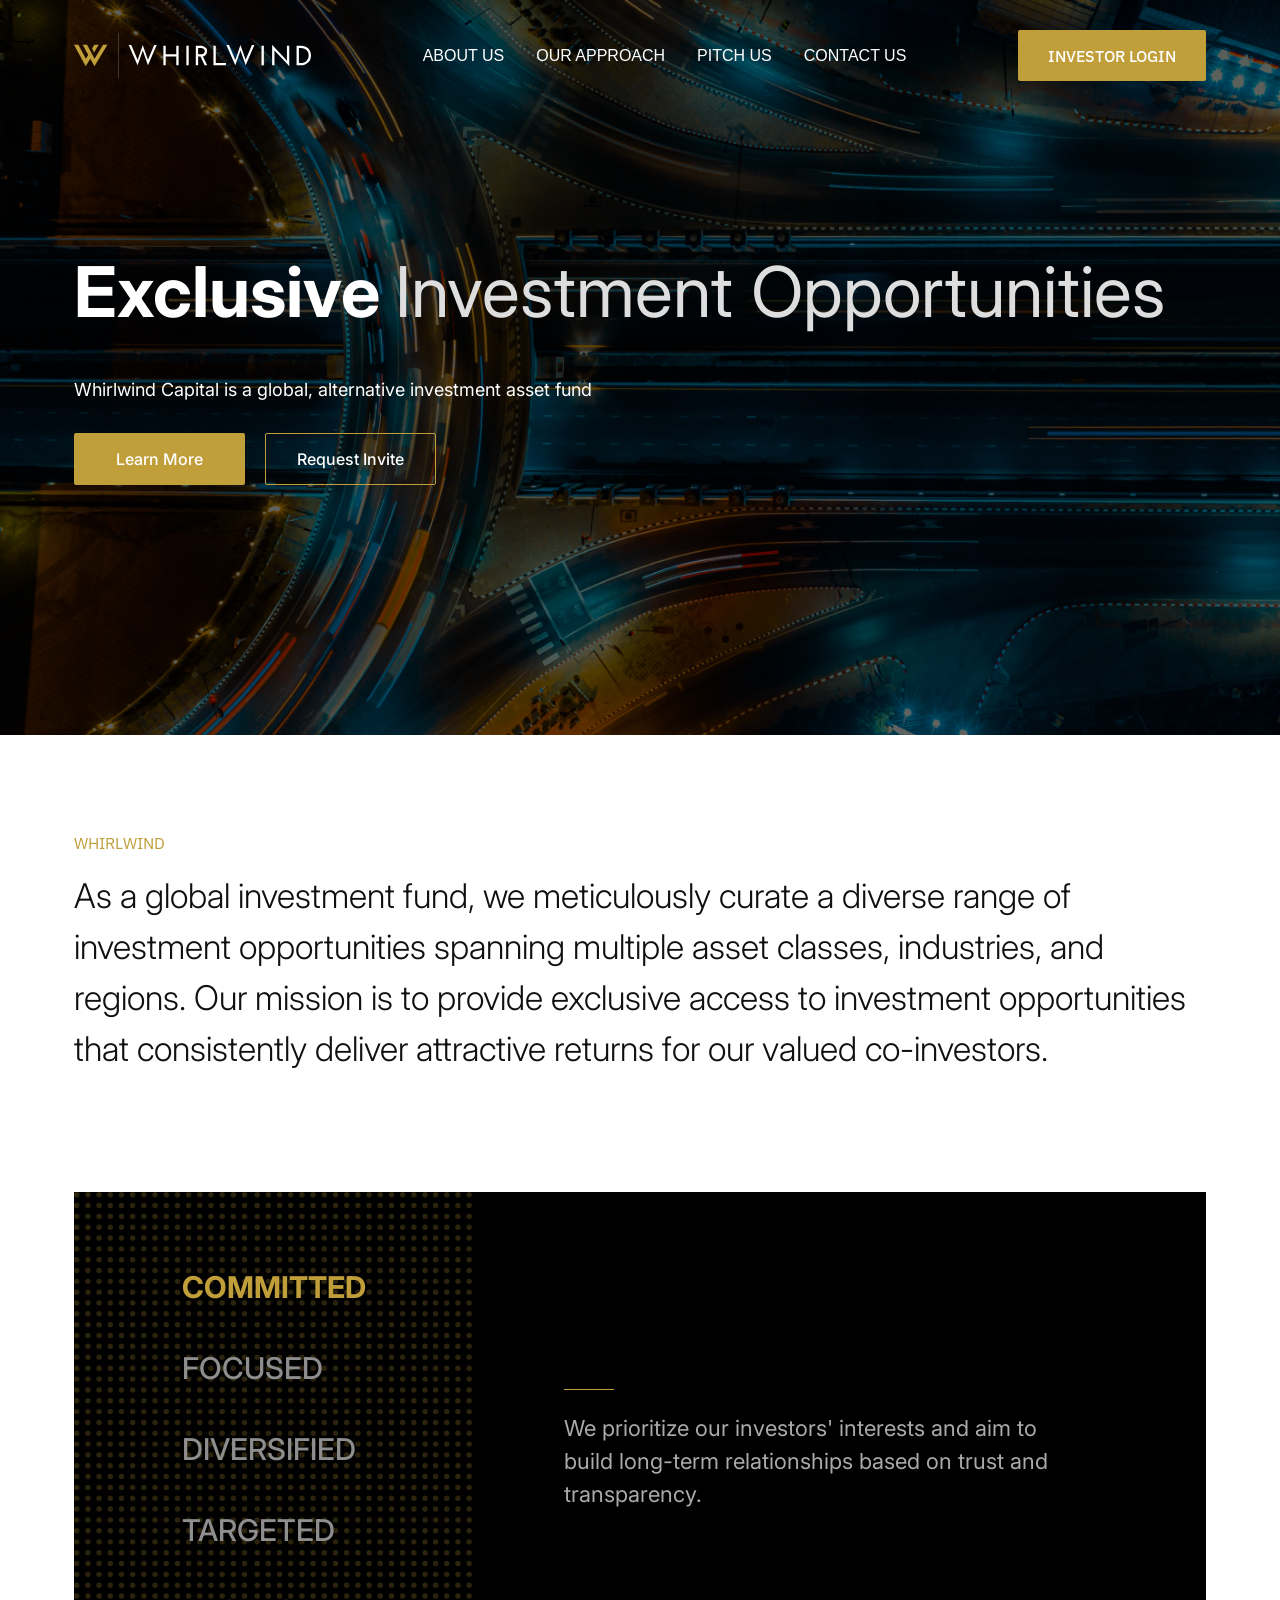
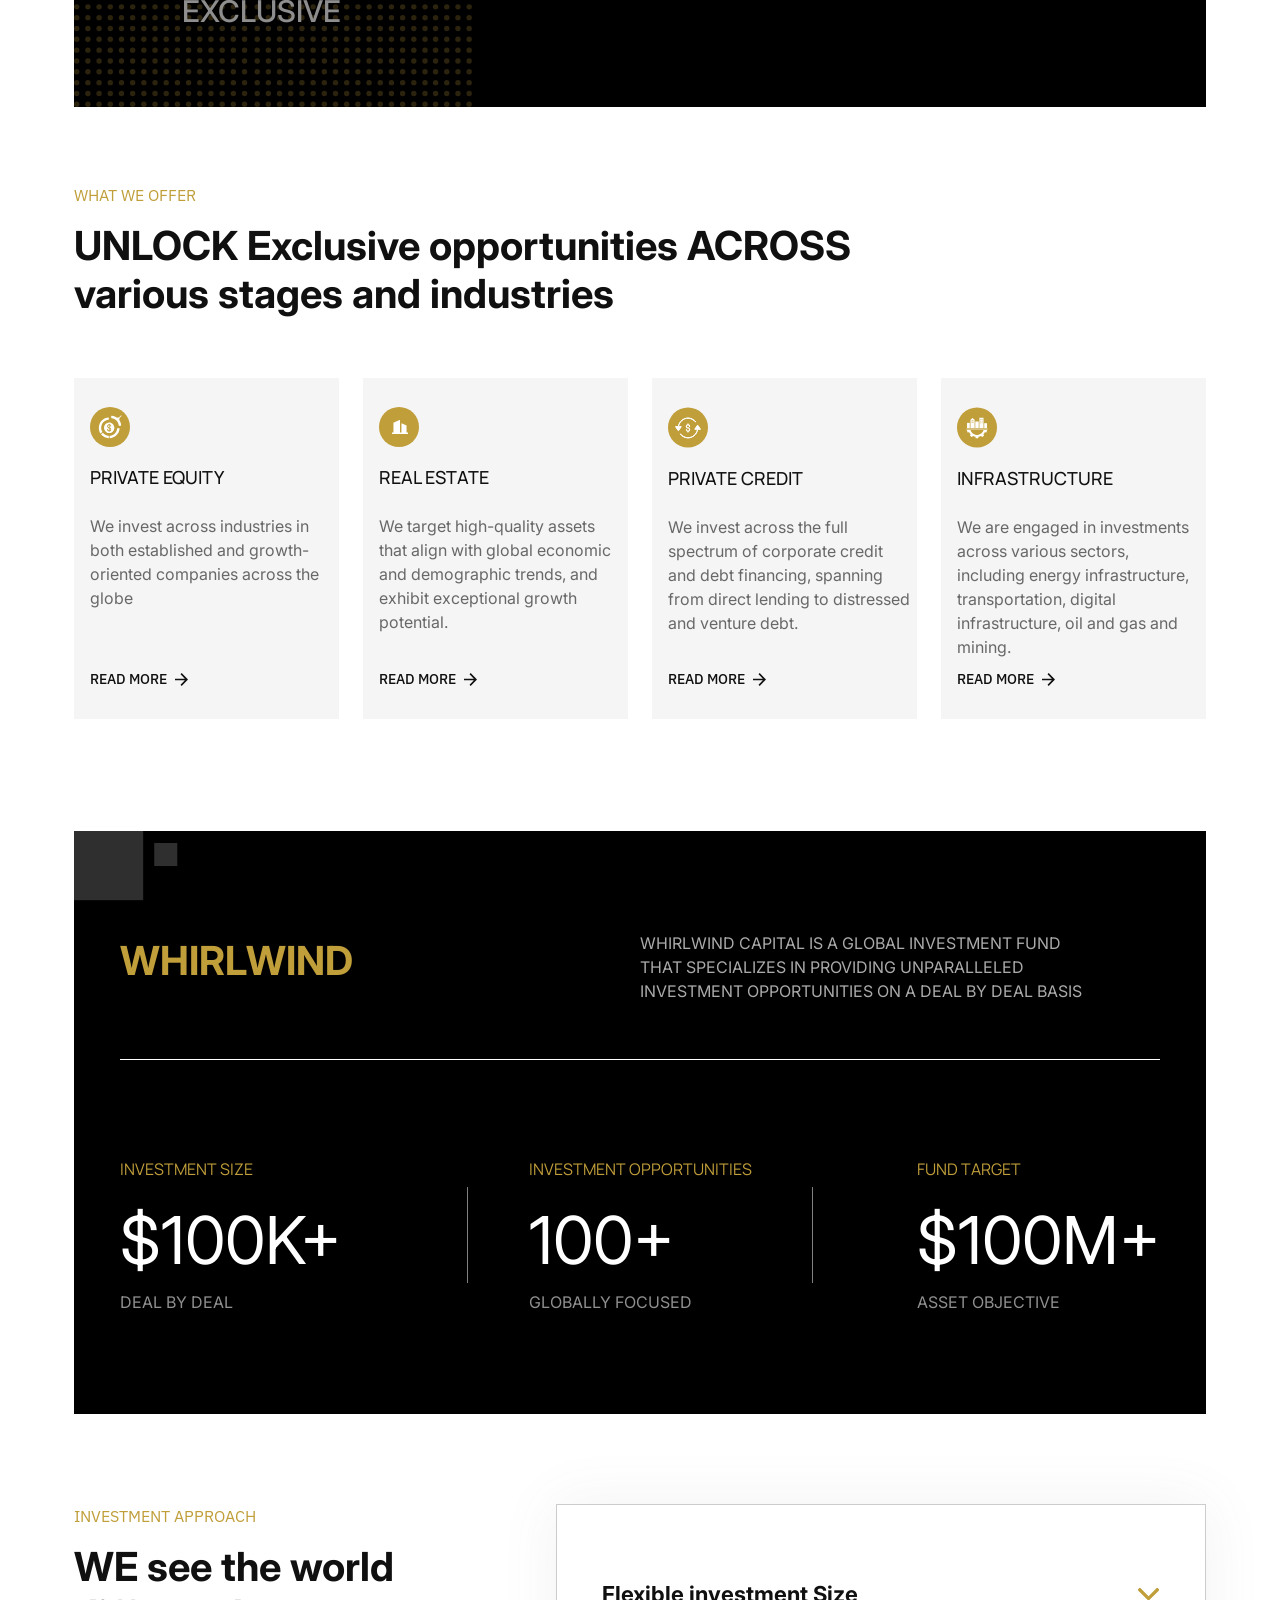
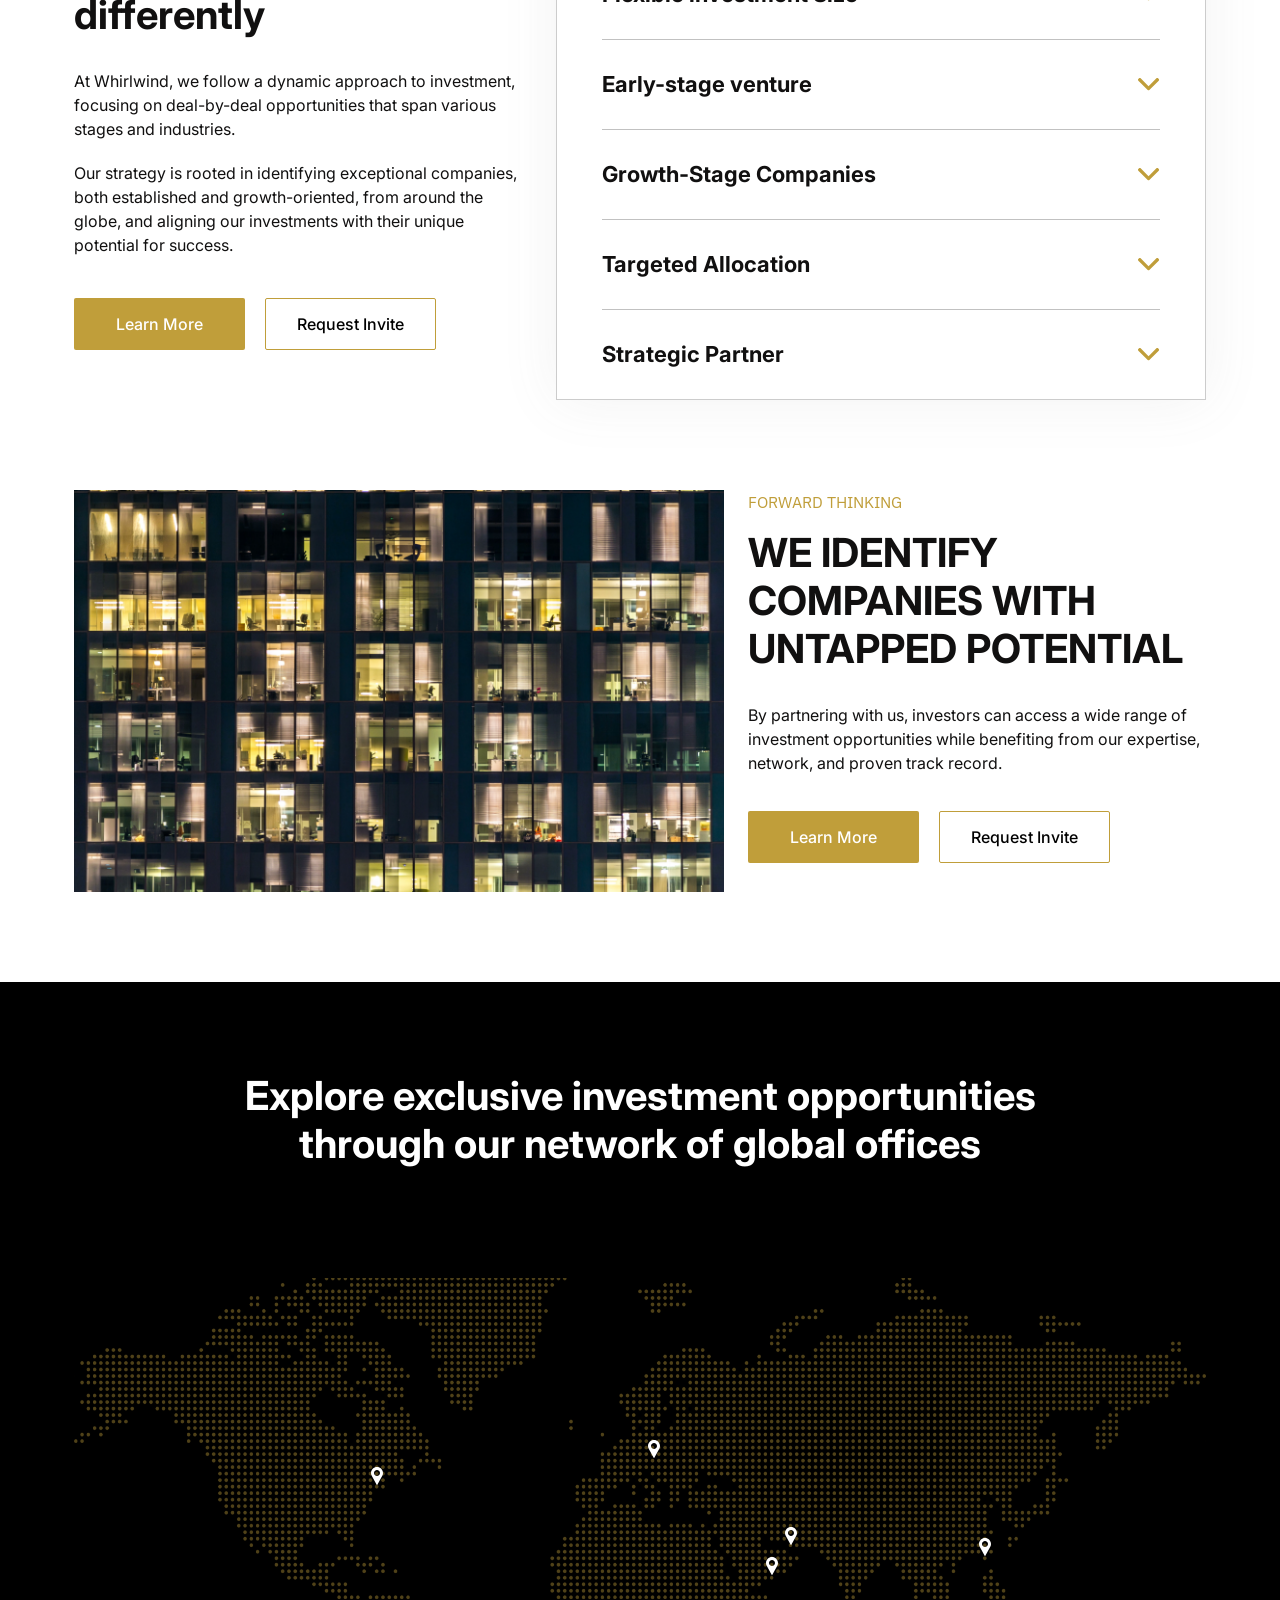
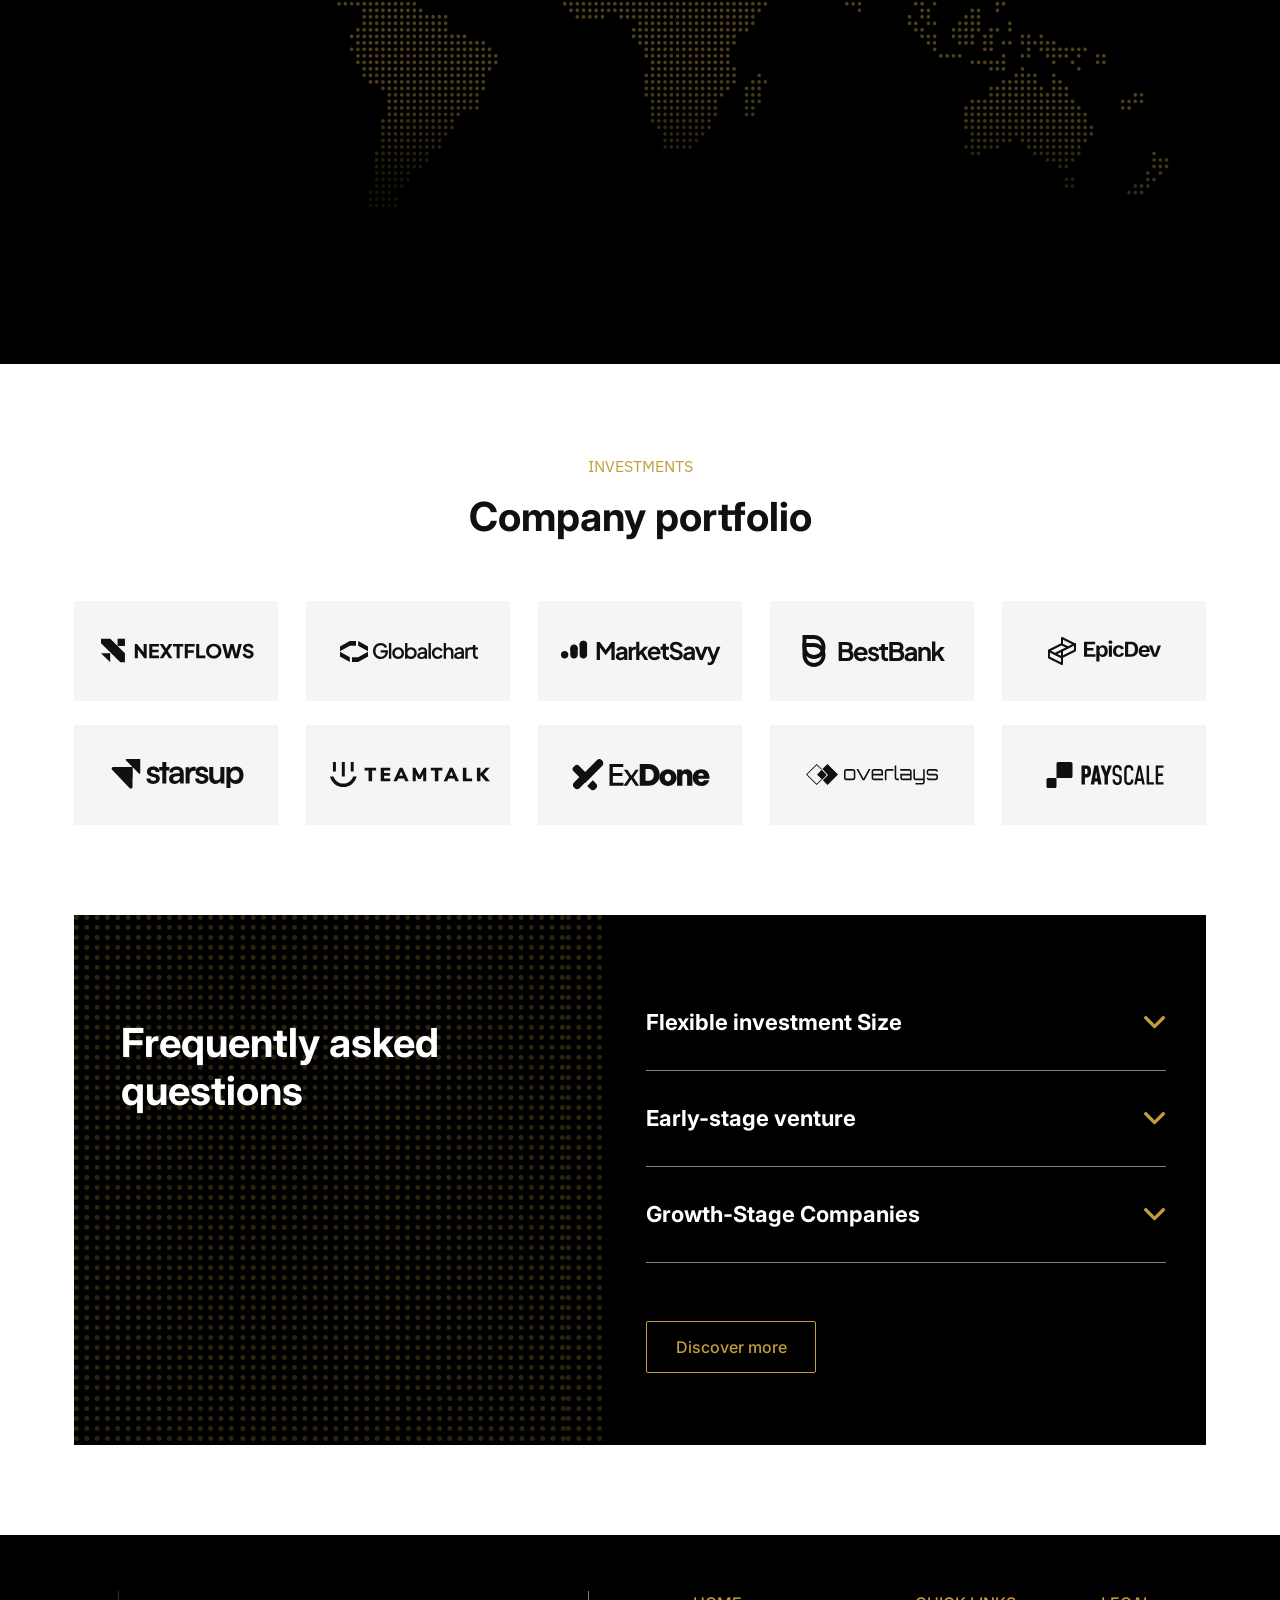
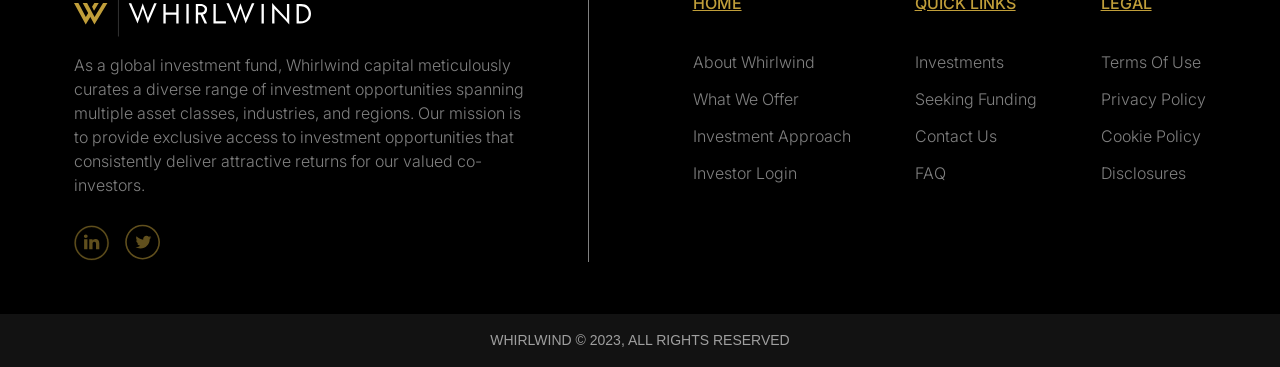
==== docs/index.html @ 7107ae5c "home page" ====
<!DOCTYPE html>
<html lang="en">
<head>
	<meta charset="utf-8">
    <meta name="viewport" content="width=device-width, initial-scale=1">
	<meta http-equiv="X-UA-Compatible" content="ie=edge">
	<title>Whirlwind</title>
	<link href="https://fonts.cdnfonts.com/css/helvetica-2" rel="stylesheet">
	<link rel="preconnect" href="https://fonts.googleapis.com">
<link rel="preconnect" href="https://fonts.gstatic.com" crossorigin>
<link href="https://fonts.googleapis.com/css2?family=IBM+Plex+Sans:wght@100;200;300;400;500;600;700&family=Inter:wght@100;200;300;400;500;600;700;800;900&family=Manrope:wght@200;300;400;500;600;700;800&display=swap" rel="stylesheet">
	<link rel="stylesheet" href="https://stackpath.bootstrapcdn.com/bootstrap/5.0.0-alpha1/css/bootstrap.min.css" integrity="sha384-r4NyP46KrjDleawBgD5tp8Y7UzmLA05oM1iAEQ17CSuDqnUK2+k9luXQOfXJCJ4I" crossorigin="anonymous">
	<link rel="stylesheet" href="css/style.min.css">
</head>
<body>

<!-- start header -->
<header class="header">
	<div class="container-fluid">

		<div class="logo">
			<a href="index.html">
				<img src="img/logo.svg" alt="">
			</a>
		</div>

		<div class="menu">
			<ul>

				<li>
					<a href="#about">
						About us
					</a>
				</li>

				<li>
					<a href="our-approach.html">
						our approach
					</a>
				</li>

				<li>
					<a href="pitch-us.html">
						Pitch us
					</a>
				</li>

				<li>
					<a href="contact-us.html">
						contact us
					</a>
				</li>


			</ul>

			<div class="mobile-menu">
				<a href="" class="mobile-button">
					investor login
				</a>
				<img src="img/mobile-logo.svg" alt="" class="mobile-logo">

				<div class="mobile-social">
					<a href="">
						<img src="img/ln.svg" alt="">
					</a>
					<a href="">
						<img src="img/tw.svg" alt="">
					</a>
				</div>
			</div>
		</div>

		<div class="menu-btn">
			<div class="menu-row"></div>
			<div class="menu-row"></div>
			<div class="menu-row"></div>
		</div>

		

		<a href="" class="button header__button">
			investor login
		</a>
	</div>
</header>
<!-- end header -->

<!-- start main screen -->
<section class="main-screen">
	<div class="container-fluid">
		<h1 class="h1 bold">
			exclusive <span>investment Opportunities</span>
		</h1>

		<p class="text-18">
			Whirlwind Capital is a global, alternative investment asset fund
		</p>

		<div class="main-screen__buttons">
			<a href="" class="button">
				Learn More
			</a>
			<a href="" class="button button--transparent">
				Request Invite
			</a>
		</div>
	</div>
</section>
<!-- end main screen -->

<!-- start about section -->
<section class="about" id="about">
	<div class="container-fluid container-fluid--xs">
		<div class="sub-title">
			Whirlwind
		</div>

		<p>
			As a global investment fund, we meticulously curate a diverse range of investment opportunities spanning multiple asset classes, industries, and regions. Our mission is to provide exclusive access to investment opportunities that consistently deliver attractive returns for our
valued co-investors.
		</p>
	</div>
</section>
<!-- end about section -->

<!-- start tabs section -->
<section class="tabs-section">
	<div class="container-fluid">
		<div class="tabs-wrapper">
			<div class="tabs-list">
				<div class="tabs">
					<div class="tab active">Committed</div>
					<div class="tab">focused</div>
					<div class="tab">Diversified</div>
					<div class="tab">targetED</div>
					<div class="tab">exclusive</div>
				</div>
				
			</div>

			<div class="tabs-content">

				<div class="tab__item">
				<div class="line"></div>
				<div class="tab__item-text">
					We prioritize our investors' interests and aim 
to build long-term relationships based on
trust and transparency.
				</div>
				</div>

				<div class="tab__item">
					<div class="line"></div>
					<div class="tab__item-text">
						Our investment approach is characterized by a rigorous selection process. We carefully assess investment opportunities to identify high-potential investments
						that offer attractive risk-adjusted returns.
					</div>
					</div>

					<div class="tab__item">
						<div class="line"></div>
						<div class="tab__item-text">
							We believe in offering diversified investment opportunities across various alternative asset
classes, industries, and regions.
						</div>
						</div>

						<div class="tab__item">
							<div class="line"></div>
							<div class="tab__item-text">
								Our core focus centers on identifying investment opportunities that are undervalued or overlooked by the market, allowing us to capitalize on the potential for substantial price appreciation and attractive returns.
							</div>
							</div>

							<div class="tab__item">
								<div class="line"></div>
								<div class="tab__item-text">
									Whirlwind investors gain access to our carefully 
									selected and pre-vetted exclusive investment 
									opportunities in diversified asset classes, 
									industries, and regions across the globe.
								</div>
								</div>

			</div>
		</div>
	</div>
</section>
<!-- end tabs section -->

<!-- start what we offer section -->
<section class="what-we-offer">
	<div class="container-fluid">
		<div class="section-header">
			<div class="sub-title">
				WHAT WE OFFER
			</div>
			<h2 class="h2">
				UNLOCK Exclusive  opportunities ACROSS <br>
				 various stages and industries
			</h2>
		</div>

		<div class="offer-list">
			<div class="row">

				<div class="col-lg-3 col-md-6">
					<a href="#" class="offer-item">
						<div class="offer-item__content">
							<img src="img/icon1.svg" alt="">

						<h3 class="h3">
							Private Equity
						</h3>

						<p> 
							We invest across industries in both established and growth-oriented
companies across the globe
						</p>
						</div>
						

						<div class="read-more">READ MORE
							<svg width="13" height="13" viewBox="0 0 13 13" fill="none" xmlns="http://www.w3.org/2000/svg">
								<path d="M9.88975 5.66431L5.5315 1.18167L6.68038 0L13 6.5L6.68038 13L5.5315 11.8183L9.88975 7.33569H0V5.66431H9.88975Z"/>
								</svg>
								
						</div>
					</a>
				</div>

				<div class="col-lg-3 col-md-6">
					<a href="#" class="offer-item">

						<div class="offer-item__content">

							<img src="img/icon2.svg" alt="">

						<h3 class="h3">
							Real ESTATE
						</h3>

						<p> 
							We target high-quality assets that align with global economic and demographic trends, and exhibit exceptional growth potential.
						</p>
						</div>
						

						<div class="read-more">READ MORE
							<svg width="13" height="13" viewBox="0 0 13 13" fill="none" xmlns="http://www.w3.org/2000/svg">
								<path d="M9.88975 5.66431L5.5315 1.18167L6.68038 0L13 6.5L6.68038 13L5.5315 11.8183L9.88975 7.33569H0V5.66431H9.88975Z"/>
								</svg>
								
						</div>
					</a>
				</div>

				<div class="col-lg-3 col-md-6">
					<a href="#" class="offer-item">
						<div class="offer-item__content">
								<img src="img/icon3.svg" alt="">

						<h3 class="h3">
							Private Credit
						</h3>

						<p> 
							We invest across the full spectrum of corporate credit and debt financing, spanning from direct lending to distressed and venture debt.
						</p>
						</div>
					

						<div class="read-more">READ MORE
							<svg width="13" height="13" viewBox="0 0 13 13" fill="none" xmlns="http://www.w3.org/2000/svg">
								<path d="M9.88975 5.66431L5.5315 1.18167L6.68038 0L13 6.5L6.68038 13L5.5315 11.8183L9.88975 7.33569H0V5.66431H9.88975Z"/>
								</svg>
								
						</div>
					</a>
				</div>

				<div class="col-lg-3 col-md-6">
					<a href="#" class="offer-item">
						<div class="offer-item__content">
							<img src="img/icon4.svg" alt="">

						<h3 class="h3">
							INFRASTRUCTURE
						</h3>

						<p> 
							We are engaged in investments across various sectors, including energy infrastructure, transportation, digital infrastructure, oil and gas and mining.
						</p>
						</div>
						

						<div class="read-more">READ MORE
							<svg width="13" height="13" viewBox="0 0 13 13" fill="none" xmlns="http://www.w3.org/2000/svg">
								<path d="M9.88975 5.66431L5.5315 1.18167L6.68038 0L13 6.5L6.68038 13L5.5315 11.8183L9.88975 7.33569H0V5.66431H9.88975Z"/>
								</svg>
								
						</div>
					</a>
				</div>

			</div>
		</div>
	</div>
</section>
<!-- end what we offer section -->

<!-- start statistic section -->
<section class="statistic-section">
	<div class="container-fluid">
		<div class="statistic-wrapper">
			<div class="statistic__content">
				<div class="statistic-header">
					<div class="statistic-title">
						WHIRLWIND
					</div>

					<div class="statistic-header-text">
						<p>
							WHIRLWIND CAPITAL IS A GLOBAL INVESTMENT FUND THAT SPECIALIZES IN PROVIDING UNPARALLELED INVESTMENT OPPORTUNITIES ON A DEAL BY DEAL BASIS
						</p>
					</div>

					
				</div>
				
				<div class="statistic-row">

					<div class="statistic-item">
						<div class="statistic-item__content">
							<div class="statistic-item__title">
								INVESTMENT SIZE
							</div>
							<div class="statistic-item__value">
								$100K+
							</div>
							<div class="statistic-item__text">
								deal by deal
							</div>
						</div>
					</div>

					<div class="statistic-item">
						<div class="statistic-item__content">
							<div class="statistic-item__title">
								INVESTMENT OPPORTUNITIES
							</div>
							<div class="statistic-item__value">
								100+
							</div>
							<div class="statistic-item__text">
								globally focused
							</div>
						</div>
					</div>

					<div class="statistic-item">
						<div class="statistic-item__content">
							<div class="statistic-item__title">
								FUND TARGET
							</div>
							<div class="statistic-item__value">
								$100M+
							</div>
							<div class="statistic-item__text">
								ASSET OBJECTIVE
							</div>

						</div>
					</div>

				</div>

			</div>
		</div>
	</div>
</section>
<!-- end statistsic section -->

<!-- start investment approach -->
<section class="investment-approach">
	<div class="container-fluid">
		<div class="row">

			<div class="col-lg-5">
				<div class="investment-approach__text">
					<div class="section-header">
					<div class="sub-title">
						INVESTMENT APPROACH
					</div>
					<h2 class="h2">
						WE see the world differently 
					</h2>

					

				</div>
<p>
						At Whirlwind, we follow a dynamic approach to investment, focusing on deal-by-deal opportunities that span various 
stages and industries. 

					</p>

					<p>
Our strategy is rooted in identifying exceptional companies, both established and growth-oriented, from around the globe, and aligning our investments with their unique potential for success.
					</p>
				<div class="main-screen__buttons">
					<a href="" class="button">
						Learn More
					</a>
					<a href="" class="button button--transparent">
						Request Invite
					</a>
				</div>
				</div>
				

			</div>

			<div class="col-lg-7">
				<div class="accordion">

					<div class="accordion__item">
						<div class="accordion__item-header">
							<div class="accordion__item-title">
								Flexible investment Size
							</div>
							<img src="img/arrow.svg" alt="">
						</div>
						<div class="accordion__item-text">
							We offer the flexibility to invest across a wide range of deal sizes, tailoring
our investments to match the specific needs and growth trajectories of the companies we partner with. From early-stage ventures seeking seed or Series A funding to established companies requiring larger growth capital, we adapt our investment size accordingly.
						</div>
					</div>

					<div class="accordion__item">
						<div class="accordion__item-header">
							<div class="accordion__item-title">
								Early-stage venture
							</div>
							<img src="img/arrow.svg" alt="">
						</div>
						<div class="accordion__item-text">
							We provide vital seed and early-stage funding to promising ventures, supporting their growth and development. Our investments in these companies typically ranges from $100,000 - $5 million, assisting them in achieving critical milestones and strategic initiatives.
						</div>
					</div>

					<div class="accordion__item">
						<div class="accordion__item-header">
							<div class="accordion__item-title">
								Growth-Stage Companies
							</div>
							<img src="img/arrow.svg" alt="">
						</div>
						<div class="accordion__item-text">
							As companies mature and demonstrate significant growth potential, we offer larger investment sizes to support their expansion plans. Our investments in growth-stage companies typically range from $5 million  - $25 million and are tailored to provide the necessary capital to fuel their scaling efforts, enter new markets, or drive innovation.
						</div>
					</div>

					<div class="accordion__item">
						<div class="accordion__item-header">
							<div class="accordion__item-title">
								Targeted Allocation
							</div>
							<img src="img/arrow.svg" alt="">
						</div>
						<div class="accordion__item-text">
							While investment sizes may vary, we maintain a disciplined approach to capital allocation. Our investment team conducts thorough analysis and due diligence to assess each opportunity's risk-return profile, growth potential, and alignment with our overall portfolio strategy.
						</div>
					</div>

					<div class="accordion__item">
						<div class="accordion__item-header">
							<div class="accordion__item-title">
								Strategic Partner
							</div>
							<img src="img/arrow.svg" alt="">
						</div>
						<div class="accordion__item-text">
							Our aim is to be a strategic partner, providing not just financial support but also guidance, network access, and operational expertise to drive value creation and deliver compelling risk-adjusted returns for our 
valued co-investors.
						</div>
					</div>



				</div>
			</div>

		</div>
	</div>
</section>
<!-- end investment approach -->

<!-- start forward thinking -->
<section class="forward-thinking">
	<div class="container-fluid">
		<div class="row">
			<div class="col-lg-7">
				<img src="img/fs.png" alt="" class="forward-thinking__img">
			</div>

			<div class="col-lg-5">
				<div class="section-header">
					<div class="sub-title">
						FORWARD THINKING
					</div>
					<h2 class="h2">
						WE IDENTIFY COMPANIES WITH UNTAPPED POTENTIAL 
					</h2>
				</div>

				<p>
					By partnering with us, investors can access a wide range of investment opportunities while benefiting from our expertise, network, and proven track record.
				</p>

				<div class="main-screen__buttons">
					<a href="" class="button">
						Learn More
					</a>
					<a href="" class="button button--transparent">
						Request Invite
					</a>
				</div>

			</div>
		</div>
	</div>
</section>
<!-- end forward thinking -->

<!-- start map section -->
<section class="map-section">
	<div class="container-fluid">
		<h2 class="h2 text-center white">
			Explore exclusive investment opportunities <br>
through our network of global offices
		</h2>
		<div class="map-wrapper">
			<img src="img/elips.svg" alt="" class="elips">
			<img src="img/map.svg" alt="" class="map">

			<div class="pin pin1">
				<svg width="12" height="18" viewBox="0 0 12 18" fill="none" xmlns="http://www.w3.org/2000/svg">
					<path d="M6 0C2.69166 0 0 2.69166 0 6C0 6.99316 0.248308 7.97789 0.72035 8.85131L5.67189 17.8066C5.73781 17.926 5.86342 18 6 18C6.13658 18 6.2622 17.926 6.32811 17.8066L11.2815 8.84836C11.7517 7.97789 12 6.99313 12 5.99997C12 2.69166 9.30834 0 6 0ZM6 8.99998C4.34583 8.99998 3.00002 7.65417 3.00002 6C3.00002 4.34583 4.34583 3.00002 6 3.00002C7.65417 3.00002 8.99998 4.34583 8.99998 6C8.99998 7.65417 7.65417 8.99998 6 8.99998Z" fill=""/>
					</svg>
					
					<div class="pin-disable">
						Dubai
					</div>
			</div>

			<div class="pin pin2">
				<svg width="12" height="18" viewBox="0 0 12 18" fill="none" xmlns="http://www.w3.org/2000/svg">
					<path d="M6 0C2.69166 0 0 2.69166 0 6C0 6.99316 0.248308 7.97789 0.72035 8.85131L5.67189 17.8066C5.73781 17.926 5.86342 18 6 18C6.13658 18 6.2622 17.926 6.32811 17.8066L11.2815 8.84836C11.7517 7.97789 12 6.99313 12 5.99997C12 2.69166 9.30834 0 6 0ZM6 8.99998C4.34583 8.99998 3.00002 7.65417 3.00002 6C3.00002 4.34583 4.34583 3.00002 6 3.00002C7.65417 3.00002 8.99998 4.34583 8.99998 6C8.99998 7.65417 7.65417 8.99998 6 8.99998Z" fill=""/>
					</svg>
					
					<div class="pin-disable">
						Dubai
					</div>
			</div>

			<div class="pin pin3">
				<svg width="12" height="18" viewBox="0 0 12 18" fill="none" xmlns="http://www.w3.org/2000/svg">
					<path d="M6 0C2.69166 0 0 2.69166 0 6C0 6.99316 0.248308 7.97789 0.72035 8.85131L5.67189 17.8066C5.73781 17.926 5.86342 18 6 18C6.13658 18 6.2622 17.926 6.32811 17.8066L11.2815 8.84836C11.7517 7.97789 12 6.99313 12 5.99997C12 2.69166 9.30834 0 6 0ZM6 8.99998C4.34583 8.99998 3.00002 7.65417 3.00002 6C3.00002 4.34583 4.34583 3.00002 6 3.00002C7.65417 3.00002 8.99998 4.34583 8.99998 6C8.99998 7.65417 7.65417 8.99998 6 8.99998Z" fill=""/>
					</svg>
					
					<div class="pin-disable">
						Dubai
					</div>
			</div>

			<div class="pin pin4">
				<svg width="12" height="18" viewBox="0 0 12 18" fill="none" xmlns="http://www.w3.org/2000/svg">
					<path d="M6 0C2.69166 0 0 2.69166 0 6C0 6.99316 0.248308 7.97789 0.72035 8.85131L5.67189 17.8066C5.73781 17.926 5.86342 18 6 18C6.13658 18 6.2622 17.926 6.32811 17.8066L11.2815 8.84836C11.7517 7.97789 12 6.99313 12 5.99997C12 2.69166 9.30834 0 6 0ZM6 8.99998C4.34583 8.99998 3.00002 7.65417 3.00002 6C3.00002 4.34583 4.34583 3.00002 6 3.00002C7.65417 3.00002 8.99998 4.34583 8.99998 6C8.99998 7.65417 7.65417 8.99998 6 8.99998Z" fill=""/>
					</svg>
					
					<div class="pin-disable">
						Dubai
					</div>
			</div>

			<div class="pin pin5">
				<svg width="12" height="18" viewBox="0 0 12 18" fill="none" xmlns="http://www.w3.org/2000/svg">
					<path d="M6 0C2.69166 0 0 2.69166 0 6C0 6.99316 0.248308 7.97789 0.72035 8.85131L5.67189 17.8066C5.73781 17.926 5.86342 18 6 18C6.13658 18 6.2622 17.926 6.32811 17.8066L11.2815 8.84836C11.7517 7.97789 12 6.99313 12 5.99997C12 2.69166 9.30834 0 6 0ZM6 8.99998C4.34583 8.99998 3.00002 7.65417 3.00002 6C3.00002 4.34583 4.34583 3.00002 6 3.00002C7.65417 3.00002 8.99998 4.34583 8.99998 6C8.99998 7.65417 7.65417 8.99998 6 8.99998Z" fill=""/>
					</svg>
					
					<div class="pin-disable">
						Dubai
					</div>
			</div>

		</div>
		
	</div>
</section>
<!-- end map section -->

<!-- start portfolio section -->
<section class="portfolio">
	<div class="container-fluid">
		<div class="section-header text-center">
			<div class="sub-title">
				investments
			</div>
			<h2 class="h2">
				Company portfolio
			</h2>
		</div>

		<div class="logos-row">

			<div class="logo-item">
				<img src="img/l1.svg" alt="">
			</div>

			<div class="logo-item">
				<img src="img/l2.svg" alt="">
			</div>

			<div class="logo-item">
				<img src="img/l3.svg" alt="">
			</div>

			<div class="logo-item">
				<img src="img/l4.svg" alt="">
			</div>

			<div class="logo-item">
				<img src="img/l5.svg" alt="">
			</div>

			<div class="logo-item">
				<img src="img/l6.svg" alt="">
			</div>

			<div class="logo-item">
				<img src="img/l7.svg" alt="">
			</div>

			<div class="logo-item">
				<img src="img/l8.svg" alt="">
			</div>

			<div class="logo-item">
				<img src="img/l9.svg" alt="">
			</div>

			<div class="logo-item">
				<img src="img/l10.svg" alt="">
			</div>

			

		</div>
	</div>
</section>
<!-- end portfolio section -->

<!-- start faq -->
<section class="faq">
	<div class="container-fluid">
		<div class="faq-wrapper">
			<div class="faq__title-wrapper">
					<h2 class="h2">
						Frequently asked <br>
questions
					</h2>
				

			</div>

			<div class="faq-content">
				<div class="accordion-black">

					<div class="accordion-black__item">
						<div class="accordion-black__item-header">
							<div class="accordion__item-title">
								Flexible investment Size
							</div>
							<img src="img/arrow.svg" alt="">
						</div>
						<div class="accordion-black__item-text">
							The operations of Whirlwind Capital currently falls under the regulatory oversight of the British Virgin Islands.
						</div>
					</div>

					<div class="accordion-black__item">
						<div class="accordion-black__item-header">
							<div class="accordion__item-title">
								Early-stage venture
							</div>
							<img src="img/arrow.svg" alt="">
						</div>
						<div class="accordion-black__item-text">
							The operations of Whirlwind Capital currently falls under the regulatory oversight of the British Virgin Islands.
						</div>
					</div>

					<div class="accordion-black__item">
						<div class="accordion-black__item-header">
							<div class="accordion__item-title">
								Growth-Stage Companies
							</div>
							<img src="img/arrow.svg" alt="">
						</div>
						<div class="accordion-black__item-text">
							The operations of Whirlwind Capital currently falls under the regulatory oversight of the British Virgin Islands.
						</div>
					</div>

				</div>

				<a href="" class="button button--transparent button--transparent-gold">
					Discover more
				</a>



			</div>
		</div>
	</div>
</section>
<!-- end faq -->

<!-- start footer -->
<footer class="footer">
	<div class="container-fluid">
		<div class="footer__left">
			<a href="index.html" class="footer__logo">
				<img src="img/footer-logo.svg" alt="">
			</a>

			<p>
				As a global investment fund, Whirlwind capital meticulously curates a diverse range of investment opportunities spanning multiple asset classes, industries, and regions. Our mission is to provide exclusive access to investment opportunities that consistently deliver attractive returns for our valued co-investors.
			</p>

			<div class="footer__social">
				<a href="">
					<img src="img/in.svg" alt="">
				</a>
				<a href="">
					<img src="img/twitter.svg" alt="">
				</a>
			</div>
		</div>

		<div class="footer__menu">

			<div class="footer__menu-col">

				<a href="" class="footer__menu-title">
					Home
				</a>

				<a href="" class="footer__menu-link">
					About Whirlwind
				</a>

				<a href="" class="footer__menu-link">
					what we offer
				</a>

				<a href="" class="footer__menu-link">
					Investment approach 
				</a>

				<a href="" class="footer__menu-link">
					Investor Login
				</a>

			</div>

			<div class="footer__menu-col">

				<a href="" class="footer__menu-title">
					Quick Links
				</a>

				<a href="" class="footer__menu-link">
					Investments
				</a>

				<a href="" class="footer__menu-link">
					Seeking Funding
				</a>

				<a href="" class="footer__menu-link">
					Contact Us 
				</a>

				<a href="" class="footer__menu-link">
					FAQ
				</a>

			</div>

			<div class="footer__menu-col">

				<a href="" class="footer__menu-title">
					Legal
				</a>

				<a href="" class="footer__menu-link">
					Terms of use
				</a>

				<a href="" class="footer__menu-link">
					Privacy Policy
				</a>

				<a href="" class="footer__menu-link">
					Cookie Policy
				</a>

				<a href="" class="footer__menu-link">
					Disclosures
				</a>

			</div>

		</div>
	</div>
	<div class="footer__bottom">
		WHIRLWIND © 2023, All Rights Reserved
	</div>
</footer>
<!-- end footer -->

<script
  src="https://code.jquery.com/jquery-3.7.0.min.js"
  integrity="sha256-2Pmvv0kuTBOenSvLm6bvfBSSHrUJ+3A7x6P5Ebd07/g="
  crossorigin="anonymous"></script>
	<script src="js/main.js"></script>
</body>
</html>
---- docs/css/style.min.css ----
body{font-family:"Inter",sans-serif;font-size:16px;font-weight:400;color:#111010}.container-fluid{width:1325px;padding-left:0;padding-right:0;max-width:88.372vw}p{margin-bottom:0}.container-fluid--xs{width:1150px}.button{background:#c09e3a;color:#fff;-webkit-transition:all .3s;-o-transition:all .3s;transition:all .3s;text-decoration:none;height:52px;display:-webkit-box;display:-ms-flexbox;display:flex;-webkit-box-align:center;-ms-flex-align:center;align-items:center;-webkit-box-pack:center;-ms-flex-pack:center;justify-content:center;font-weight:500;border-radius:2px}.button:hover{background:#8c6d10;color:#fff}.h1{font-size:70px;color:#fff;text-transform:capitalize}.h1 span{font-weight:400;color:#dedede}.h2{font-size:40px;font-weight:700;margin-bottom:30px}.h3{font-size:18px;font-weight:500;font-family:"Manrope",sans-serif;text-transform:uppercase}.bold{font-weight:700}.white{color:#fff}.text-18{font-size:18px}.sub-title{font-family:"IBM Plex Sans",sans-serif;color:#c09e3a;margin-bottom:15px;text-transform:uppercase}.button--transparent-gold{color:#c09e3a}.header{position:absolute;top:0;left:0;width:100%;padding-top:30px;padding-bottom:20px}.header .container-fluid{width:1325px;max-width:88.372vw;display:-webkit-box;display:-ms-flexbox;display:flex;-webkit-box-align:center;-ms-flex-align:center;align-items:center;-webkit-box-pack:justify;-ms-flex-pack:justify;justify-content:space-between}.header__button{height:51px;padding:0 30px;text-transform:uppercase;font-family:"IBM Plex Sans",sans-serif}.mobile-menu{display:none}.menu ul{display:-webkit-box;display:-ms-flexbox;display:flex;-webkit-box-align:center;-ms-flex-align:center;align-items:center;margin:0;padding:0;list-style:none}.menu ul li{margin:0 16px}.menu ul a{text-decoration:none;color:#fff;text-transform:uppercase;font-family:"Helvetica",sans-serif;font-weight:500}.menu ul a:hover{text-decoration:underline}.menu-btn{display:none}.main-screen{padding-top:250px;padding-bottom:250px;background:url("../img/main-screen.png");background-size:cover;background-position:center}.main-screen .container-fluid{width:1150px}.main-screen .h1{margin-bottom:42px}.main-screen .text-18{color:#fff;margin-bottom:30px}.main-screen__buttons{display:-webkit-box;display:-ms-flexbox;display:flex}.main-screen__buttons .button{width:171px;height:52px;margin-right:19.67px}.button--transparent{background:rgba(0,0,0,0);border:1px solid #c09e3a}.button--transparent:hover{border-color:#8c6d10}.about{padding-top:96px;padding-bottom:118px}.about p{font-weight:300;font-size:34px;width:1130px;max-width:100%;color:#111010}.tabs-section{padding-bottom:76px}.tabs-wrapper{background:#000}.tabs-list{width:490px;min-width:490px;height:100%;padding-top:73px;padding-bottom:73px;background:url("../img/bg.svg");background-size:cover}.tab{color:#8e8e8e;text-transform:uppercase;font-size:30px;margin-bottom:36px;cursor:pointer;font-weight:500}.tab.active{color:#c09e3a;font-weight:700}.tab:last-child{margin-bottom:0}.tabs-list{display:-webkit-box;display:-ms-flexbox;display:flex;-webkit-box-pack:center;-ms-flex-pack:center;justify-content:center}.tab__item{color:#fff;display:none}.tab__item:first-child{display:block}.tabs-wrapper{display:-webkit-box;display:-ms-flexbox;display:flex;-webkit-box-align:center;-ms-flex-align:center;align-items:center}.tabs-content{padding-left:130px;padding-right:50px;width:650px;max-width:100%}.line{width:50px;height:1px;background:#c09e3a;margin-bottom:22px}.tab__item-text{font-size:22px;color:#aaa}.offer-list{padding-top:30px}.what-we-offer{padding-bottom:112px}.offer-item{width:100%;background:#f5f5f5;padding:29px 16px;padding-right:5px;cursor:pointer;display:-webkit-box;display:-ms-flexbox;display:flex;-webkit-box-orient:vertical;-webkit-box-direction:normal;-ms-flex-direction:column;flex-direction:column;-webkit-box-pack:justify;-ms-flex-pack:justify;justify-content:space-between;text-decoration:none;height:100%}.offer-item .h3{margin-top:20px;margin-bottom:25px;color:#111010}.offer-item p{color:#686868}.read-more{color:#111010;text-decoration:none;font-size:14px;font-weight:500;margin-top:10px;display:-webkit-box;display:-ms-flexbox;display:flex;-webkit-box-align:center;-ms-flex-align:center;align-items:center;font-family:"IBM Plex Sans",sans-serif}.read-more svg{fill:#111010;margin-left:8px}.offer-item:hover{background:#000}.offer-item:hover .h3{color:#fff}.offer-item:hover p{color:#959595}.offer-item:hover .read-more{color:#c09e3a}.offer-item:hover .read-more svg{fill:#c09e3a}.statistic-section{padding-bottom:90px}.statistic-wrapper{background:#000;padding-top:100px;padding-bottom:100px;background-image:url("../img/stat-bg.svg");background-repeat:no-repeat;background-position:top left}.statistic__content{width:1040px;max-width:95%;margin-left:auto;margin-right:auto}.statistic-title{color:#c09e3a;font-size:40px;font-weight:700}.statistic-header{display:-webkit-box;display:-ms-flexbox;display:flex;padding-bottom:56px;border-bottom:1px solid #fff;margin-bottom:97px}.statistic-title{min-width:50%}.statistic-header-text{color:#aaa;width:459px;max-width:50%}.statistic-row{color:#fff;display:-webkit-box;display:-ms-flexbox;display:flex;-webkit-box-pack:justify;-ms-flex-pack:justify;justify-content:space-between}.statistic-item{width:33.3%;display:-webkit-box;display:-ms-flexbox;display:flex;-webkit-box-pack:center;-ms-flex-pack:center;justify-content:center;position:relative}.statistic-item:first-child{-webkit-box-pack:start;-ms-flex-pack:start;justify-content:flex-start}.statistic-item:last-child{-webkit-box-pack:end;-ms-flex-pack:end;justify-content:flex-end}.statistic-item__title{color:#c09e3a;font-family:"Manrope",sans-serif;margin-bottom:10px}.statistic-item__value{font-size:66px}.statistic-item__text{text-transform:uppercase;color:#8f8f8f}.statistic-item:nth-child(2):before{content:"";width:1px;height:96px;background:rgba(255,255,255,.5);position:absolute;top:50%;-webkit-transform:translateY(-50%);-ms-transform:translateY(-50%);transform:translateY(-50%);left:0}.statistic-item:nth-child(2):after{content:"";width:1px;height:96px;background:rgba(255,255,255,.5);position:absolute;top:50%;-webkit-transform:translateY(-50%);-ms-transform:translateY(-50%);transform:translateY(-50%);right:0}.investment-approach{padding-bottom:90px}.investment-approach p{margin-bottom:20px}.investment-approach .button--transparent{color:#000}.investment-approach .button--transparent:hover{color:#fff}.investment-approach .main-screen__buttons{margin-top:41px}.investment-approach__text{width:487px;max-width:100%}.accordion{background:#fff;border:1px solid #ccc;-webkit-box-shadow:0px 0px 54px rgba(109,109,109,.09);box-shadow:0px 0px 54px rgba(109,109,109,.09);padding:45px;padding-bottom:0}.accordion__item-header{display:-webkit-box;display:-ms-flexbox;display:flex;-webkit-box-align:center;-ms-flex-align:center;align-items:center;-webkit-box-pack:justify;-ms-flex-pack:justify;justify-content:space-between;padding-top:28px;cursor:pointer}.accordion__item-text{display:none;padding-top:28px}.accordion__item-title{font-size:22px;font-weight:700}.accordion__item{-webkit-transition:all .3s;-o-transition:all .3s;transition:all .3s}.accordion__item.active img{-webkit-transform:rotate(-180deg);-ms-transform:rotate(-180deg);transform:rotate(-180deg);-webkit-transition:all .3s;-o-transition:all .3s;transition:all .3s}.accordion__item{border-bottom:1px solid #c1c1c1;padding-bottom:28px}.accordion__item:last-child{border-bottom:none}.forward-thinking{padding-bottom:90px}.forward-thinking__img{width:100%}.forward-thinking .main-screen__buttons{margin-top:36px}.forward-thinking .main-screen__buttons .button--transparent{color:#000}.map-section{background:#000;padding-top:90px;padding-bottom:131px}.map-section .h2{margin-bottom:110px}.map-wrapper{width:1153px;max-width:100%;margin-left:auto;margin-right:auto;position:relative}.map-wrapper img{max-width:100%}.pin{position:absolute;cursor:pointer}.pin svg{fill:#fff}.pin1{top:33.274%;left:26.215%}.pin2{top:28.292%;left:50.737%}.pin3{top:44%;left:62.793%}.pin4{top:49.5%;left:61.145%}.pin5{top:46%;left:79.965%}.pin-disable{position:absolute;top:0;left:50%;-webkit-transform:translateX(-48%) translateY(-100%);-ms-transform:translateX(-48%) translateY(-100%);transform:translateX(-48%) translateY(-100%);width:111px;height:66px;background:url("../img/city.svg");background-size:100%;text-align:center;font-size:16px;text-transform:uppercase;font-weight:500;color:#fff;padding-top:11px;opacity:0;visibility:hidden}.pin svg:hover+.pin-disable{opacity:1;visibility:visible}.elips{position:absolute;width:100%;top:100%;-webkit-transform:translateY(-60%);-ms-transform:translateY(-60%);transform:translateY(-60%)}.portfolio{padding-top:90px;padding-bottom:66px}.logo-item{width:18%;background:#f5f5f5;height:100px;display:-webkit-box;display:-ms-flexbox;display:flex;-webkit-box-align:center;-ms-flex-align:center;align-items:center;-webkit-box-pack:center;-ms-flex-pack:center;justify-content:center;margin-bottom:24px}.logo-item img{max-width:80%}.logos-row{display:-webkit-box;display:-ms-flexbox;display:flex;-webkit-box-pack:justify;-ms-flex-pack:justify;justify-content:space-between;-ms-flex-wrap:wrap;flex-wrap:wrap;margin-top:60px}.faq{padding-bottom:90px}.faq .button{margin-top:58px;width:170px}.faq-wrapper{background:#000;display:-webkit-box;display:-ms-flexbox;display:flex}.faq__title-wrapper{min-height:100%;min-width:490px;padding-top:104px;padding-bottom:72px;color:#fff;padding-left:64px;padding-right:15px;background:url("../img/dots.png")}.faq-content{padding:60px 97px 72px 59px;width:calc(100% - 490px)}.accordion-black__item{color:#fff;width:100%;padding-top:31px;padding-bottom:31px;border-bottom:1px solid #828282}.accordion-black__item-text{display:none;padding-top:31px;color:#afafaf;width:573px;max-width:100%}.accordion-black__item-header{display:-webkit-box;display:-ms-flexbox;display:flex;-webkit-box-pack:justify;-ms-flex-pack:justify;justify-content:space-between;-webkit-box-align:center;-ms-flex-align:center;align-items:center;cursor:pointer}.faq-content{width:100%}.footer{background:#000;color:rgba(255,255,255,.5);font-weight:300;padding-top:56px}.footer .container-fluid{display:-webkit-box;display:-ms-flexbox;display:flex;-webkit-box-pack:justify;-ms-flex-pack:justify;justify-content:space-between}.footer__left{width:515px;max-width:50%;border-right:1px solid rgba(255,255,255,.5);padding-right:50px}.footer__logo{margin-bottom:16px;display:block}.footer__social{margin-top:27px;display:-webkit-box;display:-ms-flexbox;display:flex}.footer__social a{text-decoration:none;display:block;margin-right:13px}.footer__menu-col a{display:block}.footer__menu{display:-webkit-box;display:-ms-flexbox;display:flex}.footer__menu-col{margin-left:142px}.footer__menu-title{color:#c09e3a;font-weight:500;text-transform:uppercase;text-decoration:underline;margin-bottom:35px}.footer__menu-link{color:rgba(255,255,255,.5);font-weight:300;margin-bottom:13px;text-decoration:none;white-space:nowrap;text-transform:capitalize}.footer__menu-link:hover{color:#fff}.footer__menu-title:hover{color:#c09e3a}.footer__bottom{background:#121212;margin-top:52px;text-align:center;padding-top:16px;padding-bottom:16px;color:#9f9f9f;text-transform:uppercase;font-family:"Helvetica",sans-serif;font-size:14px}@media only screen and (max-width: 1300px){.tabs-content{padding-left:7vw}.tabs-list{min-width:400px;width:400px}.faq-content{padding:60px 40px 72px 40px;width:55%}.faq__title-wrapper{width:47%;min-width:47%}.faq__title-wrapper{padding-left:47px}.footer__menu-col{margin-left:5vw}}@media only screen and (max-width: 1100px){.header .container-fluid{max-width:95vw}}@media only screen and (max-width: 992px){.header__button{display:none}.menu{display:none}.menu-btn{cursor:pointer}.menu-row{width:30px;height:3px;background:#fff;margin-bottom:6px;-webkit-transition:all .3s;-o-transition:all .3s;transition:all .3s}.header .container-fluid{max-width:88.372vw}.menu-row:last-child{margin-bottom:0}.menu-btn.active .menu-row:last-child{display:none}.menu-btn.active .menu-row:first-child{-webkit-transform:rotate(45deg);-ms-transform:rotate(45deg);transform:rotate(45deg);margin-bottom:0;position:relative;top:2.5px}.menu-btn.active .menu-row:nth-child(2){-webkit-transform:rotate(-45deg);-ms-transform:rotate(-45deg);transform:rotate(-45deg)}.menu.active{display:block;position:absolute;top:0;left:0;width:100%;min-height:100vh;background:#000;padding-top:211px}.logo{position:relative;z-index:999}.menu ul{-webkit-box-orient:vertical;-webkit-box-direction:normal;-ms-flex-direction:column;flex-direction:column}.menu ul a{font-size:25px}.menu ul a:hover,.menu ul a.active{font-weight:700}.menu ul li{margin-bottom:53px}.mobile-menu{display:block}.mobile-logo{display:block;margin-left:auto;margin-right:auto;margin-top:92px}.mobile-button{margin-left:auto;margin-right:auto;display:-webkit-box;display:-ms-flexbox;display:flex;-webkit-box-pack:center;-ms-flex-pack:center;justify-content:center;-webkit-box-align:center;-ms-flex-align:center;align-items:center;height:50px;width:184px;border:1px solid #c09e3a;font-size:16px;text-transform:uppercase;color:#fff;text-decoration:none}.menu-btn{display:block}.mobile-social{display:-webkit-box;display:-ms-flexbox;display:flex;-webkit-box-pack:center;-ms-flex-pack:center;justify-content:center;margin-top:33px}.mobile-social a{margin:0 10px}.tabs-list{min-width:35vw;width:35vw}.tabs-content{padding-left:5vw;padding-right:5vw}.what-we-offer .col-md-6{margin-bottom:20px}.statistic-item__value{font-size:50px}.statistic-item__title,.statistic-item__text{font-size:13px}.statistic-title{min-width:40%}.statistic-header-text{width:58%;max-width:100%}.accordion{margin-top:11.628vw}.investment-approach__text{width:100%}.forward-thinking__img{margin-bottom:13.488vw;display:block}.logo-item{height:8vw}.faq-wrapper{-webkit-box-orient:vertical;-webkit-box-direction:normal;-ms-flex-direction:column;flex-direction:column}.faq__title-wrapper{width:100%;background-size:cover}.faq-content{width:100%}.footer .container-fluid{-webkit-box-orient:vertical;-webkit-box-direction:normal;-ms-flex-direction:column;flex-direction:column}.footer__left{width:100%;border-right:none;max-width:100%;border-bottom:1px solid rgba(255,255,255,.5);padding-bottom:12.093vw;margin-bottom:14.651vw}.footer__menu-col{margin-left:0}.footer__menu{display:-webkit-box;display:-ms-flexbox;display:flex;-webkit-box-pack:justify;-ms-flex-pack:justify;justify-content:space-between}}@media only screen and (max-width: 768px){.menu-row{width:7.17vw;height:.716vw;margin-bottom:1.435vw}.logo img{width:43.023vw}.header{padding-top:17.442vw;padding-bottom:0}.menu-btn.active .menu-row:first-child{top:.7vw}.menu.active{padding-top:40vw;padding-bottom:10vw}.menu ul a{font-size:5.814vw}.menu ul li{margin-bottom:10vw}.mobile-social{margin-top:7.674vw}.mobile-social a{margin:0 2.326vw}.mobile-social a img{width:10.519vw}.mobile-logo{width:43.023vw}.mobile-button{width:42.791vw;height:11.628vw;font-size:3.721vw}.main-screen .h1{font-size:8.372vw;text-align:center;color:#c09e3a;margin-bottom:4.651vw}.main-screen .h1 span{color:#fff}.main-screen{padding-top:75.581vw;padding-bottom:89.535vw}.main-screen .text-18{text-align:center;width:60vw;margin-left:auto;margin-right:auto;text-transform:capitalize;margin-bottom:4.884vw}.text-18{font-size:3.256vw}.main-screen__buttons{-webkit-box-pack:center;-ms-flex-pack:center;justify-content:center}.main-screen__buttons .button{margin-left:1.628vw;margin-right:1.628vw;width:30.233vw;height:8.837vw;font-size:3.256vw}.sub-title{font-size:3.721vw;margin-bottom:4.419vw}.about{padding-top:11.628vw;padding-bottom:11.628vw}.about p{font-size:3.721vw}.tabs-wrapper{-webkit-box-orient:vertical;-webkit-box-direction:normal;-ms-flex-direction:column;flex-direction:column}.tabs{display:-webkit-box;display:-ms-flexbox;display:flex;-webkit-box-align:start;-ms-flex-align:start;align-items:flex-start}.tabs-list{-webkit-box-pack:start;-ms-flex-pack:start;justify-content:flex-start;overflow:scroll}.tabs-list{width:100%;padding-top:6.977vw;padding-bottom:6.977vw}.tabs-section .container-fluid{width:100vw;max-width:100vw}.tab{margin-bottom:0;margin-left:4vw;font-size:4.651vw}.tabs-content{padding-top:13.953vw;padding-bottom:18.14vw}.line{width:11.628vw;height:1px;margin-bottom:5.116vw}.tabs-list::-webkit-scrollbar{width:0px;height:0px;background-color:#fff}.mobile-logo{margin-top:15vw}.tab__item-text{font-size:3.721vw}.h2{font-size:5.814vw;margin-bottom:6.977vw}.offer-list{padding-top:5vw}.offer-item{padding:6.977vw 3.721vw}.offer-item .h3{margin-top:4.651vw;margin-bottom:4.186vw}.offer-item__content img{width:9.302vw}.h3{font-size:4.186vw}body{font-size:3.721vw}.read-more{margin-top:6.512vw;font-size:3.256vw}.read-more svg{width:3.023vw}.what-we-offer .col-md-6{margin-bottom:5.814vw}.tabs-section{padding-bottom:12.093vw}.what-we-offer{padding-bottom:13.953vw}.statistic-header{-webkit-box-orient:vertical;-webkit-box-direction:normal;-ms-flex-direction:column;flex-direction:column}.statistic-row{-webkit-box-orient:vertical;-webkit-box-direction:normal;-ms-flex-direction:column;flex-direction:column}.statistic-header-text{width:100%}.statistic-wrapper{padding-top:13.953vw;padding-bottom:13.953vw}.statistic-title{font-size:6.977vw;margin-bottom:6.279vw}.statistic-header-text{font-size:3.256vw}.statistic-section .container-fluid{width:100%;max-width:100%}.statistic-header{padding-bottom:10.93vw;margin-bottom:0;border-bottom:none}.statistic__content{max-width:87vw}.statistic-wrapper{background-size:23.953vw;background-position:top right}.statistic-item{width:100%;-webkit-box-pack:start;-ms-flex-pack:start;justify-content:flex-start;padding-top:9.302vw;padding-bottom:9.302vw}.statistic-item:last-child{-webkit-box-pack:start;-ms-flex-pack:start;justify-content:flex-start}.statistic-item:nth-child(2):before{top:0;left:0;-webkit-transform:translateY(0);-ms-transform:translateY(0);transform:translateY(0);height:1px;width:22.326vw}.statistic-item:nth-child(2):after{top:100%;left:0;-webkit-transform:translateY(0);-ms-transform:translateY(0);transform:translateY(0);height:1px;width:22.326vw}.statistic-header{padding-bottom:2vw}.statistic-item__title{font-size:2.791vw;margin-bottom:0}.statistic-item__value{font-size:9.895vw}.statistic-item__text{font-size:2.791vw}.statistic-wrapper{padding-bottom:8vw}.investment-approach .main-screen__buttons{-webkit-box-pack:start;-ms-flex-pack:start;justify-content:flex-start;margin-top:9.302vw}.investment-approach .main-screen__buttons .button:first-child{margin-left:0}.statistic-section{padding-bottom:11.86vw}.investment-approach{padding-bottom:11.86vw}.accordion{padding:7.442vw;padding-bottom:0}.accordion__item-header{padding-top:5.581vw}.accordion__item-header img{width:4.651vw}.accordion__item{padding-bottom:5.581vw}.accordion__item-title{font-size:4.186vw}.forward-thinking{padding-bottom:11.628vw}.forward-thinking .main-screen__buttons{-webkit-box-pack:start;-ms-flex-pack:start;justify-content:flex-start;margin-top:5.581vw}.forward-thinking .main-screen__buttons .button:first-child{margin-left:0}.map-section .h2 br{display:none}.map-wrapper{width:115.814vw;max-width:115.814vw;left:-14vw}.map-section .container-fluid{width:100%;max-width:100%;overflow:hidden}.map{width:115.814vw;max-width:115.814vw}.map-section .h2{width:88.14vw;margin-left:auto;margin-right:auto;margin-bottom:17.442vw}.map-section{padding-top:11.628vw;padding-bottom:11.628vw}.pin svg{width:2.791vw;fill:#c09e3a}.logo-item{width:42.5vw;margin-bottom:3.953vw;height:17.209vw}.logo-item img{max-width:65%}.portfolio{padding-top:11.628vw;padding-bottom:11.628vw}.logos-row{margin-top:9.302vw}.faq__title-wrapper{padding-top:12.791vw;padding-bottom:11.86vw}.faq__title-wrapper .h2{margin-bottom:0}.accordion-black__item-header img{width:4.651vw}.accordion-black__item{padding-top:7.674vw;padding-bottom:7.674vw}.faq__title-wrapper{padding-left:5vw}.faq-content{padding:5vw 5.116vw 10vw 5.116vw}.faq .button{margin-top:9.767vw}.faq{padding-bottom:10.465vw}.footer__menu{-webkit-box-orient:vertical;-webkit-box-direction:normal;-ms-flex-direction:column;flex-direction:column}.footer{padding-top:17.907vw}.footer__logo img{width:55.116vw}.footer__logo{margin-bottom:4.535vw}.footer__social{margin-top:11.395vw}.footer__social img{width:8.605vw}.footer__social a{margin-right:3.116vw}.footer__left{padding-bottom:11.86vw;margin-bottom:14.651vw}.footer__menu-col{margin-bottom:12.326vw}.footer__menu-title{margin-bottom:8.14vw}.footer__menu-link{margin-bottom:3.488vw}.footer__bottom{margin-top:0;padding-top:3.721vw;padding-bottom:3.721vw;font-size:3.256vw}.faq .button{width:29.767vw;height:8.837vw;font-size:3.256vw}}
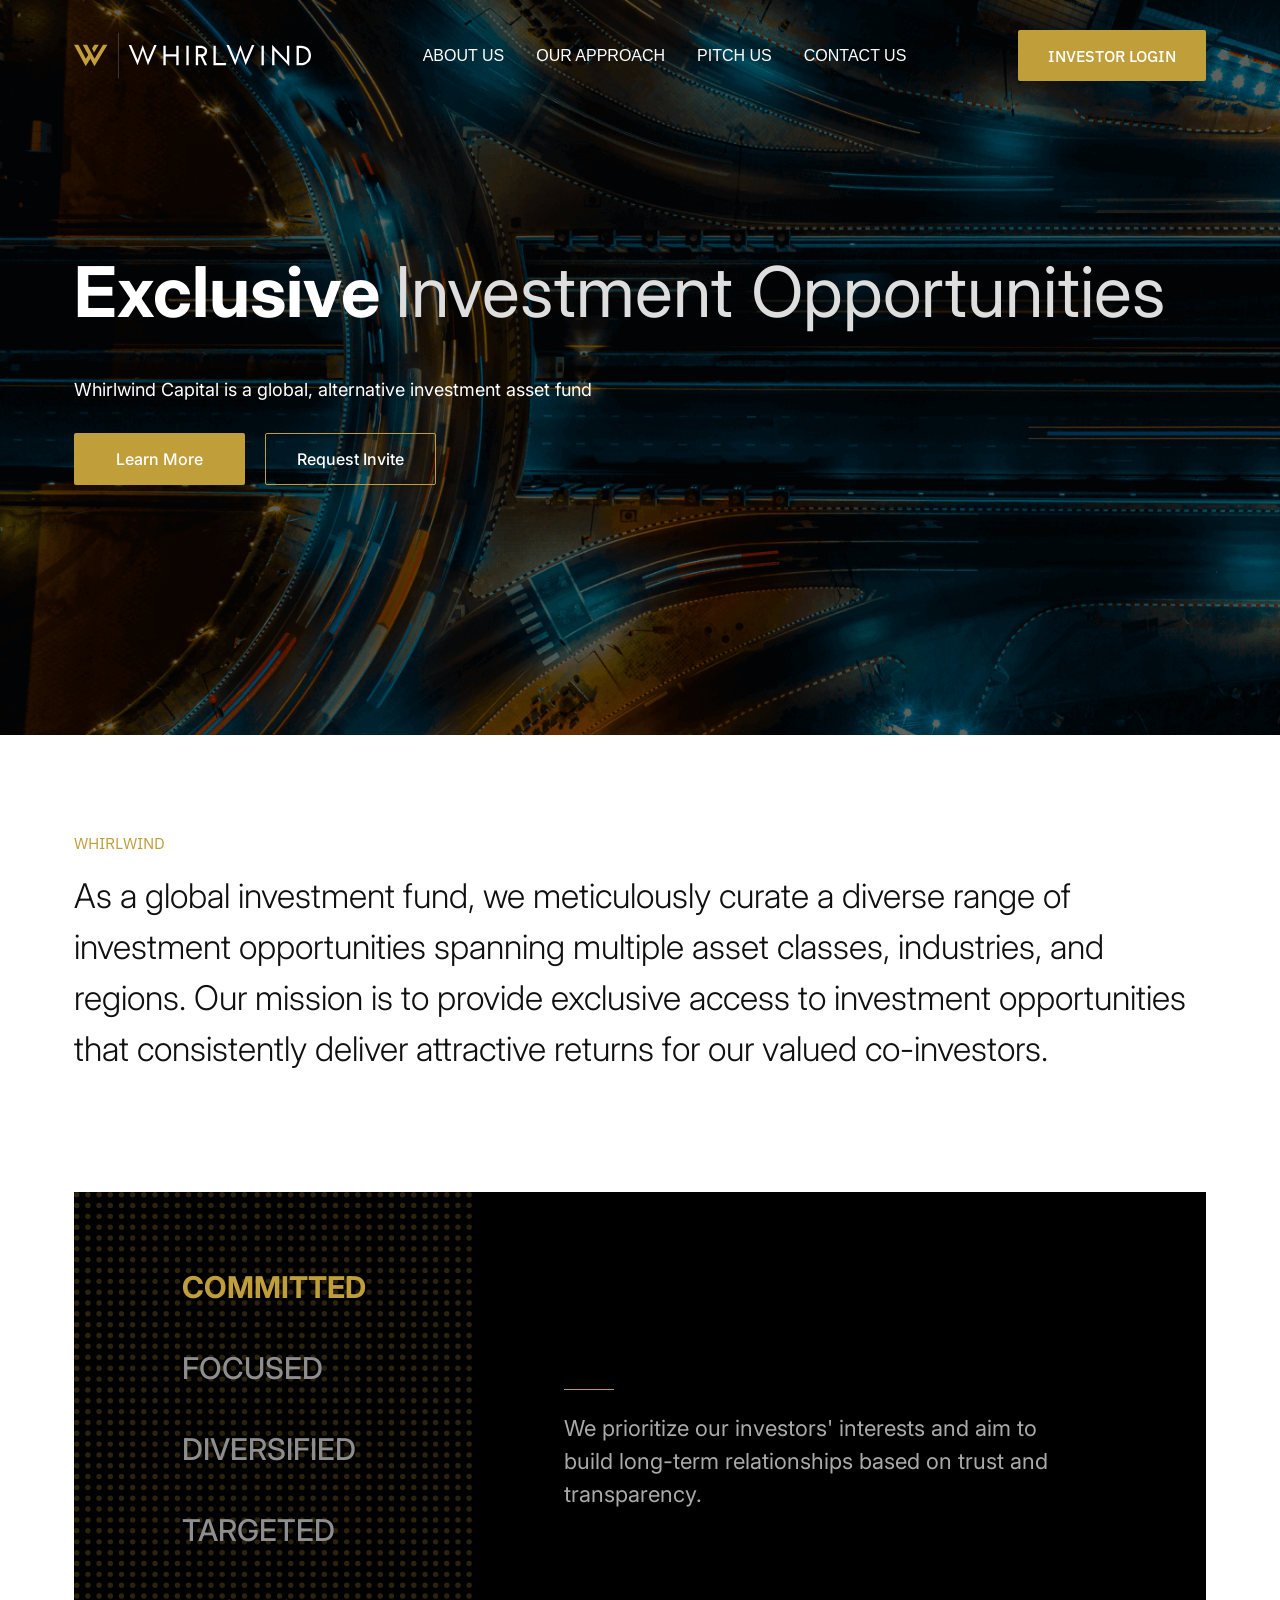
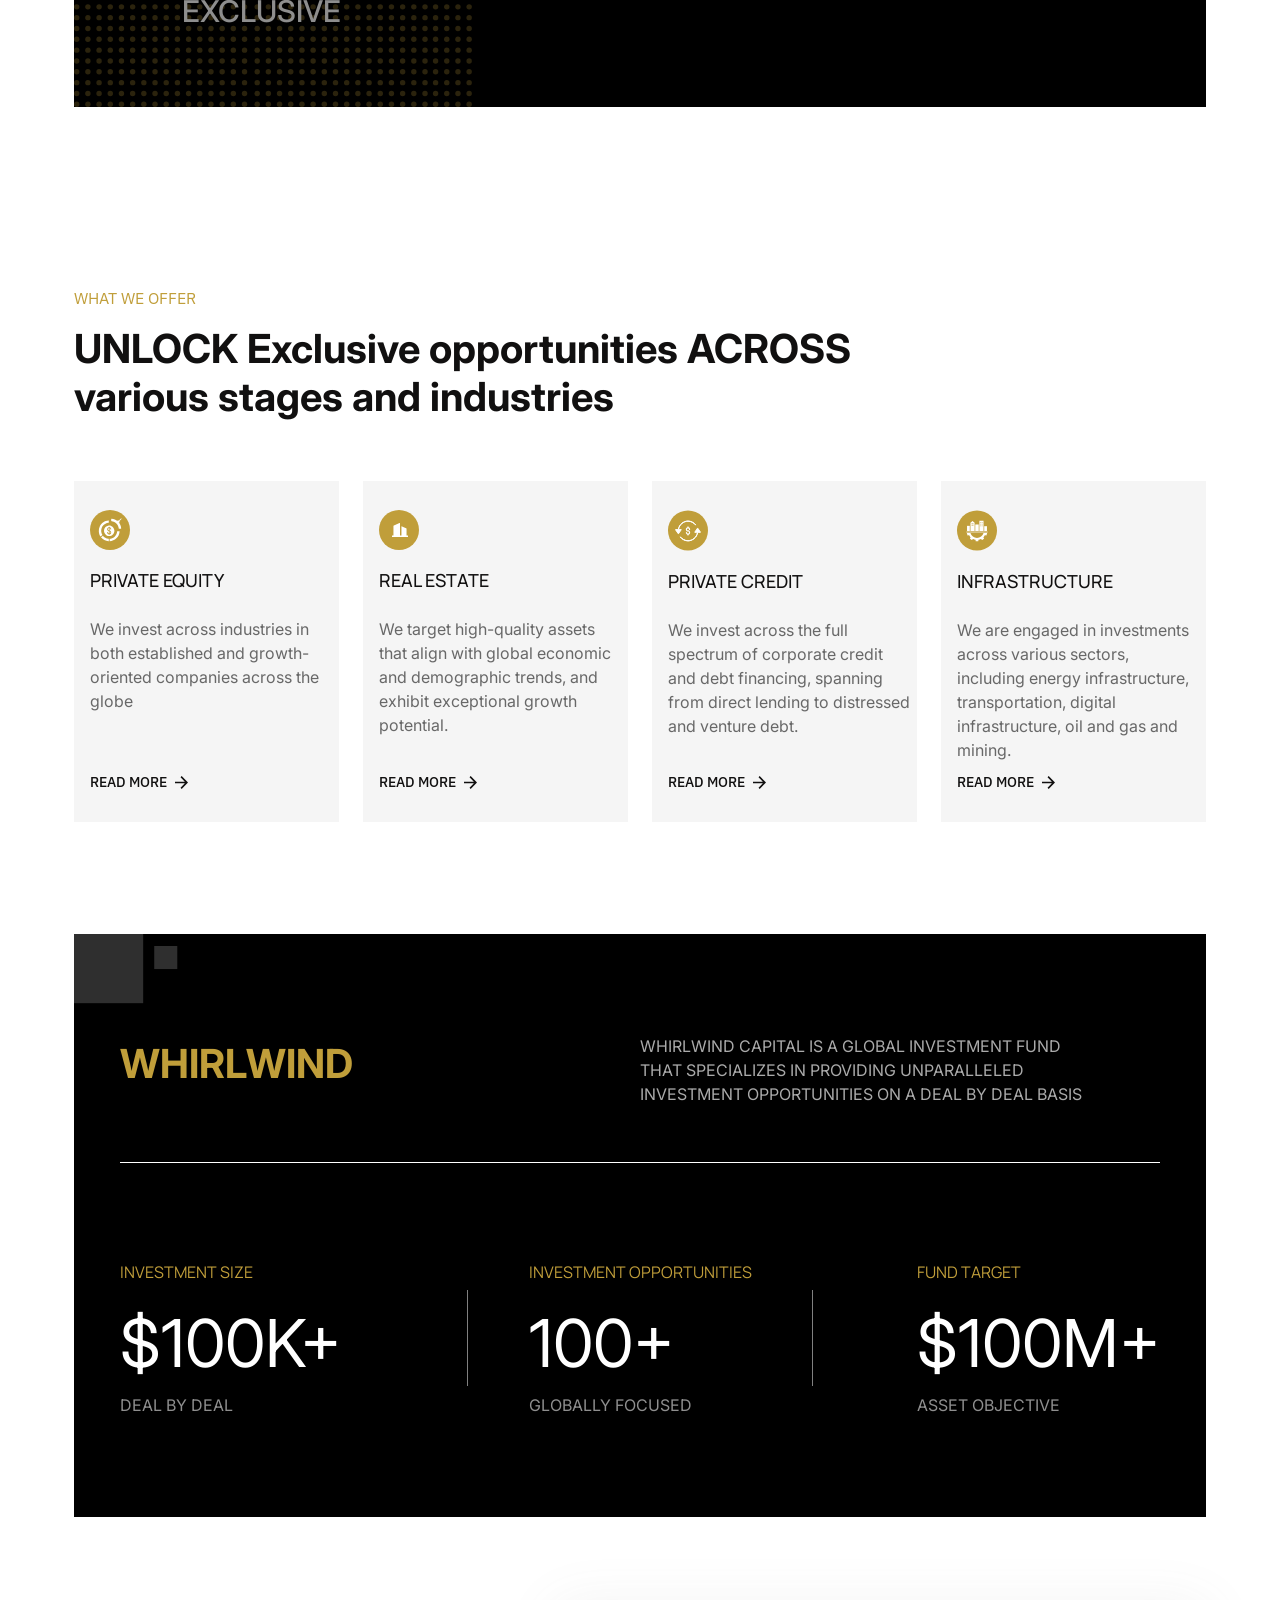
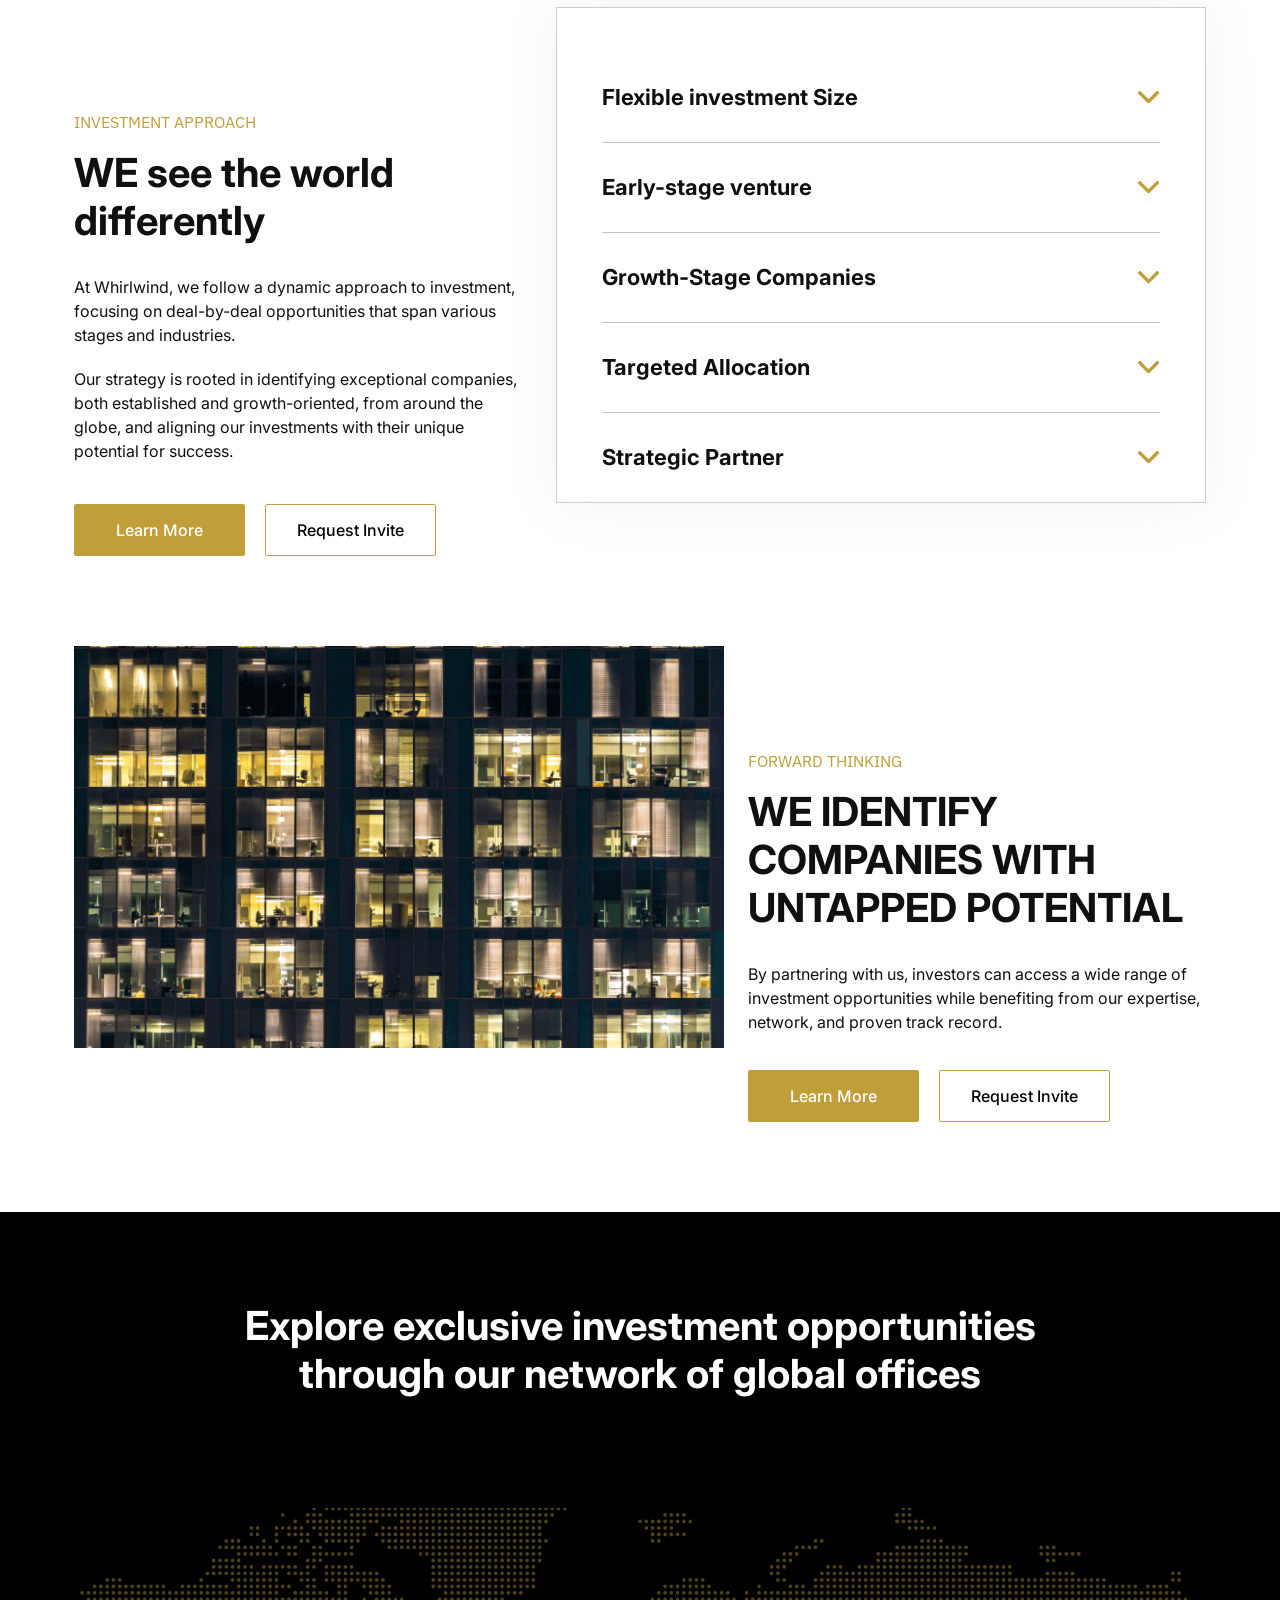
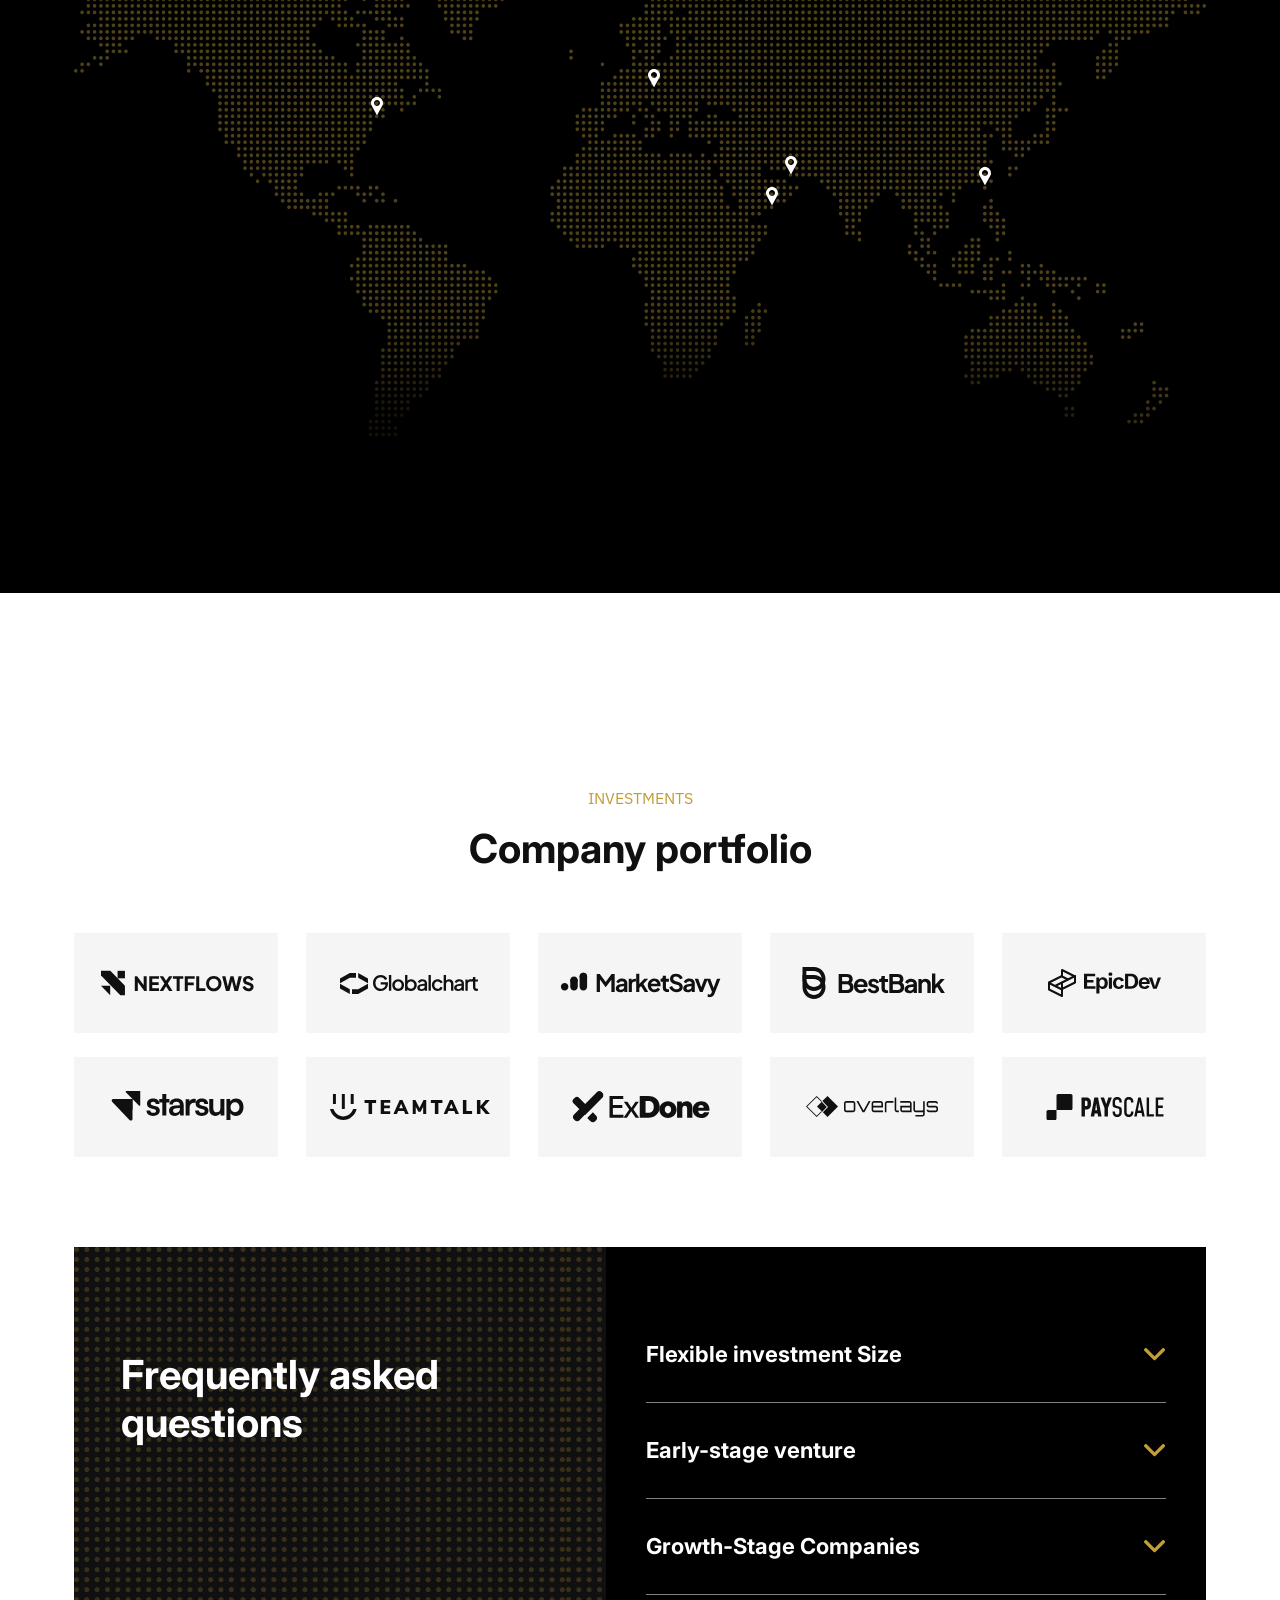
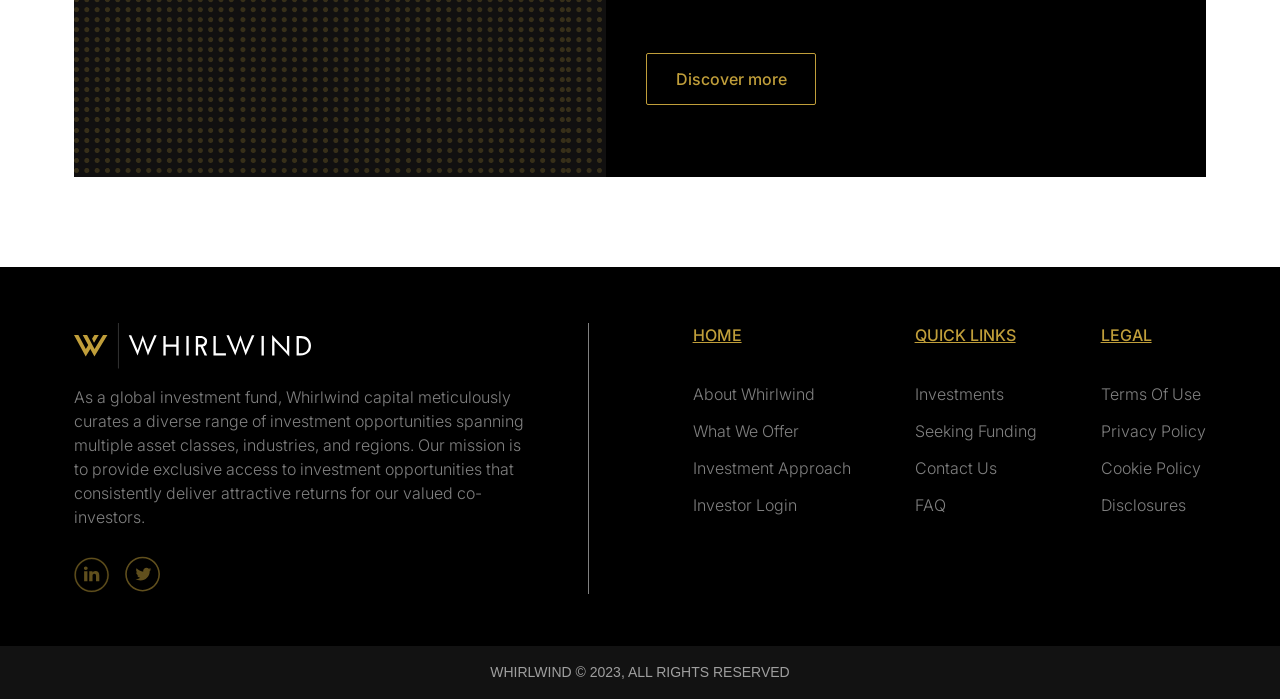
==== commit df682d76: "seo and img optimisation" ====
--- a/docs/index.html
+++ b/docs/index.html
@@ -4,6 +4,8 @@
 	<meta charset="utf-8">
     <meta name="viewport" content="width=device-width, initial-scale=1">
 	<meta http-equiv="X-UA-Compatible" content="ie=edge">
+	<meta name="description" content="Whirlwind">
+	<meta name="keywords" content="Whirlwind"/>
 	<title>Whirlwind</title>
 	<link href="https://fonts.cdnfonts.com/css/helvetica-2" rel="stylesheet">
 	<link rel="preconnect" href="https://fonts.googleapis.com">
@@ -20,7 +22,7 @@
 
 		<div class="logo">
 			<a href="index.html">
-				<img src="img/logo.svg" alt="">
+				<img src="img/logo.svg" alt="logo">
 			</a>
 		</div>
 
@@ -58,14 +60,14 @@
 				<a href="" class="mobile-button">
 					investor login
 				</a>
-				<img src="img/mobile-logo.svg" alt="" class="mobile-logo">
+				<img src="img/mobile-logo.svg" alt="logo" class="mobile-logo">
 
 				<div class="mobile-social">
 					<a href="">
-						<img src="img/ln.svg" alt="">
+						<img src="img/ln.svg" alt="linkedin icon">
 					</a>
 					<a href="">
-						<img src="img/tw.svg" alt="">
+						<img src="img/tw.svg" alt="linkedin icon">
 					</a>
 				</div>
 			</div>
@@ -208,7 +210,7 @@
 				<div class="col-lg-3 col-md-6">
 					<a href="#" class="offer-item">
 						<div class="offer-item__content">
-							<img src="img/icon1.svg" alt="">
+							<img src="img/icon1.svg" alt="icon">
 
 						<h3 class="h3">
 							Private Equity
@@ -235,7 +237,7 @@
 
 						<div class="offer-item__content">
 
-							<img src="img/icon2.svg" alt="">
+							<img src="img/icon2.svg" alt="icon">
 
 						<h3 class="h3">
 							Real ESTATE
@@ -259,7 +261,7 @@
 				<div class="col-lg-3 col-md-6">
 					<a href="#" class="offer-item">
 						<div class="offer-item__content">
-								<img src="img/icon3.svg" alt="">
+								<img src="img/icon3.svg" alt="icon">
 
 						<h3 class="h3">
 							Private Credit
@@ -283,7 +285,7 @@
 				<div class="col-lg-3 col-md-6">
 					<a href="#" class="offer-item">
 						<div class="offer-item__content">
-							<img src="img/icon4.svg" alt="">
+							<img src="img/icon4.svg" alt="icon">
 
 						<h3 class="h3">
 							INFRASTRUCTURE
@@ -430,7 +432,7 @@
 							<div class="accordion__item-title">
 								Flexible investment Size
 							</div>
-							<img src="img/arrow.svg" alt="">
+							<img src="img/arrow.svg" alt="arrow">
 						</div>
 						<div class="accordion__item-text">
 							We offer the flexibility to invest across a wide range of deal sizes, tailoring
@@ -443,7 +445,7 @@
 							<div class="accordion__item-title">
 								Early-stage venture
 							</div>
-							<img src="img/arrow.svg" alt="">
+							<img src="img/arrow.svg" alt="arrow">
 						</div>
 						<div class="accordion__item-text">
 							We provide vital seed and early-stage funding to promising ventures, supporting their growth and development. Our investments in these companies typically ranges from $100,000 - $5 million, assisting them in achieving critical milestones and strategic initiatives.
@@ -455,7 +457,7 @@
 							<div class="accordion__item-title">
 								Growth-Stage Companies
 							</div>
-							<img src="img/arrow.svg" alt="">
+							<img src="img/arrow.svg" alt="arrow">
 						</div>
 						<div class="accordion__item-text">
 							As companies mature and demonstrate significant growth potential, we offer larger investment sizes to support their expansion plans. Our investments in growth-stage companies typically range from $5 million  - $25 million and are tailored to provide the necessary capital to fuel their scaling efforts, enter new markets, or drive innovation.
@@ -467,7 +469,7 @@
 							<div class="accordion__item-title">
 								Targeted Allocation
 							</div>
-							<img src="img/arrow.svg" alt="">
+							<img src="img/arrow.svg" alt="arrow">
 						</div>
 						<div class="accordion__item-text">
 							While investment sizes may vary, we maintain a disciplined approach to capital allocation. Our investment team conducts thorough analysis and due diligence to assess each opportunity's risk-return profile, growth potential, and alignment with our overall portfolio strategy.
@@ -479,7 +481,7 @@
 							<div class="accordion__item-title">
 								Strategic Partner
 							</div>
-							<img src="img/arrow.svg" alt="">
+							<img src="img/arrow.svg" alt="arrow">
 						</div>
 						<div class="accordion__item-text">
 							Our aim is to be a strategic partner, providing not just financial support but also guidance, network access, and operational expertise to drive value creation and deliver compelling risk-adjusted returns for our 
@@ -502,7 +504,7 @@
 	<div class="container-fluid">
 		<div class="row">
 			<div class="col-lg-7">
-				<img src="img/fs.png" alt="" class="forward-thinking__img">
+				<img src="img/fs.png" alt="image" class="forward-thinking__img">
 			</div>
 
 			<div class="col-lg-5">
@@ -542,8 +544,8 @@
 through our network of global offices
 		</h2>
 		<div class="map-wrapper">
-			<img src="img/elips.svg" alt="" class="elips">
-			<img src="img/map.svg" alt="" class="map">
+			<img src="img/elips.svg" alt="background" class="elips">
+			<img src="img/map.svg" alt="map background" class="map">
 
 			<div class="pin pin1">
 				<svg width="12" height="18" viewBox="0 0 12 18" fill="none" xmlns="http://www.w3.org/2000/svg">
@@ -616,43 +618,43 @@
 		<div class="logos-row">
 
 			<div class="logo-item">
-				<img src="img/l1.svg" alt="">
-			</div>
-
-			<div class="logo-item">
-				<img src="img/l2.svg" alt="">
-			</div>
-
-			<div class="logo-item">
-				<img src="img/l3.svg" alt="">
-			</div>
-
-			<div class="logo-item">
-				<img src="img/l4.svg" alt="">
-			</div>
-
-			<div class="logo-item">
-				<img src="img/l5.svg" alt="">
-			</div>
-
-			<div class="logo-item">
-				<img src="img/l6.svg" alt="">
-			</div>
-
-			<div class="logo-item">
-				<img src="img/l7.svg" alt="">
-			</div>
-
-			<div class="logo-item">
-				<img src="img/l8.svg" alt="">
-			</div>
-
-			<div class="logo-item">
-				<img src="img/l9.svg" alt="">
-			</div>
-
-			<div class="logo-item">
-				<img src="img/l10.svg" alt="">
+				<img src="img/l1.svg" alt="logo">
+			</div>
+
+			<div class="logo-item">
+				<img src="img/l2.svg" alt="logo">
+			</div>
+
+			<div class="logo-item">
+				<img src="img/l3.svg" alt="logo">
+			</div>
+
+			<div class="logo-item">
+				<img src="img/l4.svg" alt="logo">
+			</div>
+
+			<div class="logo-item">
+				<img src="img/l5.svg" alt="logo">
+			</div>
+
+			<div class="logo-item">
+				<img src="img/l6.svg" alt="logo">
+			</div>
+
+			<div class="logo-item">
+				<img src="img/l7.svg" alt="logo">
+			</div>
+
+			<div class="logo-item">
+				<img src="img/l8.svg" alt="logo">
+			</div>
+
+			<div class="logo-item">
+				<img src="img/l9.svg" alt="logo">
+			</div>
+
+			<div class="logo-item">
+				<img src="img/l10.svg" alt="logo">
 			</div>
 
 			
@@ -683,7 +685,7 @@
 							<div class="accordion__item-title">
 								Flexible investment Size
 							</div>
-							<img src="img/arrow.svg" alt="">
+							<img src="img/arrow.svg" alt="arrow">
 						</div>
 						<div class="accordion-black__item-text">
 							The operations of Whirlwind Capital currently falls under the regulatory oversight of the British Virgin Islands.
@@ -695,7 +697,7 @@
 							<div class="accordion__item-title">
 								Early-stage venture
 							</div>
-							<img src="img/arrow.svg" alt="">
+							<img src="img/arrow.svg" alt="arrow">
 						</div>
 						<div class="accordion-black__item-text">
 							The operations of Whirlwind Capital currently falls under the regulatory oversight of the British Virgin Islands.
@@ -707,7 +709,7 @@
 							<div class="accordion__item-title">
 								Growth-Stage Companies
 							</div>
-							<img src="img/arrow.svg" alt="">
+							<img src="img/arrow.svg" alt="arrow">
 						</div>
 						<div class="accordion-black__item-text">
 							The operations of Whirlwind Capital currently falls under the regulatory oversight of the British Virgin Islands.
@@ -733,7 +735,7 @@
 	<div class="container-fluid">
 		<div class="footer__left">
 			<a href="index.html" class="footer__logo">
-				<img src="img/footer-logo.svg" alt="">
+				<img src="img/footer-logo.svg" alt="footer logo">
 			</a>
 
 			<p>
@@ -742,10 +744,10 @@
 
 			<div class="footer__social">
 				<a href="">
-					<img src="img/in.svg" alt="">
+					<img src="img/in.svg" alt="linkedin">
 				</a>
 				<a href="">
-					<img src="img/twitter.svg" alt="">
+					<img src="img/twitter.svg" alt="twitter">
 				</a>
 			</div>
 		</div>
--- a/docs/css/style.min.css
+++ b/docs/css/style.min.css
@@ -1 +1 @@
-body{font-family:"Inter",sans-serif;font-size:16px;font-weight:400;color:#111010}.container-fluid{width:1325px;padding-left:0;padding-right:0;max-width:88.372vw}p{margin-bottom:0}.container-fluid--xs{width:1150px}.button{background:#c09e3a;color:#fff;-webkit-transition:all .3s;-o-transition:all .3s;transition:all .3s;text-decoration:none;height:52px;display:-webkit-box;display:-ms-flexbox;display:flex;-webkit-box-align:center;-ms-flex-align:center;align-items:center;-webkit-box-pack:center;-ms-flex-pack:center;justify-content:center;font-weight:500;border-radius:2px}.button:hover{background:#8c6d10;color:#fff}.h1{font-size:70px;color:#fff;text-transform:capitalize}.h1 span{font-weight:400;color:#dedede}.h2{font-size:40px;font-weight:700;margin-bottom:30px}.h3{font-size:18px;font-weight:500;font-family:"Manrope",sans-serif;text-transform:uppercase}.bold{font-weight:700}.white{color:#fff}.text-18{font-size:18px}.sub-title{font-family:"IBM Plex Sans",sans-serif;color:#c09e3a;margin-bottom:15px;text-transform:uppercase}.button--transparent-gold{color:#c09e3a}.header{position:absolute;top:0;left:0;width:100%;padding-top:30px;padding-bottom:20px}.header .container-fluid{width:1325px;max-width:88.372vw;display:-webkit-box;display:-ms-flexbox;display:flex;-webkit-box-align:center;-ms-flex-align:center;align-items:center;-webkit-box-pack:justify;-ms-flex-pack:justify;justify-content:space-between}.header__button{height:51px;padding:0 30px;text-transform:uppercase;font-family:"IBM Plex Sans",sans-serif}.mobile-menu{display:none}.menu ul{display:-webkit-box;display:-ms-flexbox;display:flex;-webkit-box-align:center;-ms-flex-align:center;align-items:center;margin:0;padding:0;list-style:none}.menu ul li{margin:0 16px}.menu ul a{text-decoration:none;color:#fff;text-transform:uppercase;font-family:"Helvetica",sans-serif;font-weight:500}.menu ul a:hover{text-decoration:underline}.menu-btn{display:none}.main-screen{padding-top:250px;padding-bottom:250px;background:url("../img/main-screen.png");background-size:cover;background-position:center}.main-screen .container-fluid{width:1150px}.main-screen .h1{margin-bottom:42px}.main-screen .text-18{color:#fff;margin-bottom:30px}.main-screen__buttons{display:-webkit-box;display:-ms-flexbox;display:flex}.main-screen__buttons .button{width:171px;height:52px;margin-right:19.67px}.button--transparent{background:rgba(0,0,0,0);border:1px solid #c09e3a}.button--transparent:hover{border-color:#8c6d10}.about{padding-top:96px;padding-bottom:118px}.about p{font-weight:300;font-size:34px;width:1130px;max-width:100%;color:#111010}.tabs-section{padding-bottom:76px}.tabs-wrapper{background:#000}.tabs-list{width:490px;min-width:490px;height:100%;padding-top:73px;padding-bottom:73px;background:url("../img/bg.svg");background-size:cover}.tab{color:#8e8e8e;text-transform:uppercase;font-size:30px;margin-bottom:36px;cursor:pointer;font-weight:500}.tab.active{color:#c09e3a;font-weight:700}.tab:last-child{margin-bottom:0}.tabs-list{display:-webkit-box;display:-ms-flexbox;display:flex;-webkit-box-pack:center;-ms-flex-pack:center;justify-content:center}.tab__item{color:#fff;display:none}.tab__item:first-child{display:block}.tabs-wrapper{display:-webkit-box;display:-ms-flexbox;display:flex;-webkit-box-align:center;-ms-flex-align:center;align-items:center}.tabs-content{padding-left:130px;padding-right:50px;width:650px;max-width:100%}.line{width:50px;height:1px;background:#c09e3a;margin-bottom:22px}.tab__item-text{font-size:22px;color:#aaa}.offer-list{padding-top:30px}.what-we-offer{padding-bottom:112px}.offer-item{width:100%;background:#f5f5f5;padding:29px 16px;padding-right:5px;cursor:pointer;display:-webkit-box;display:-ms-flexbox;display:flex;-webkit-box-orient:vertical;-webkit-box-direction:normal;-ms-flex-direction:column;flex-direction:column;-webkit-box-pack:justify;-ms-flex-pack:justify;justify-content:space-between;text-decoration:none;height:100%}.offer-item .h3{margin-top:20px;margin-bottom:25px;color:#111010}.offer-item p{color:#686868}.read-more{color:#111010;text-decoration:none;font-size:14px;font-weight:500;margin-top:10px;display:-webkit-box;display:-ms-flexbox;display:flex;-webkit-box-align:center;-ms-flex-align:center;align-items:center;font-family:"IBM Plex Sans",sans-serif}.read-more svg{fill:#111010;margin-left:8px}.offer-item:hover{background:#000}.offer-item:hover .h3{color:#fff}.offer-item:hover p{color:#959595}.offer-item:hover .read-more{color:#c09e3a}.offer-item:hover .read-more svg{fill:#c09e3a}.statistic-section{padding-bottom:90px}.statistic-wrapper{background:#000;padding-top:100px;padding-bottom:100px;background-image:url("../img/stat-bg.svg");background-repeat:no-repeat;background-position:top left}.statistic__content{width:1040px;max-width:95%;margin-left:auto;margin-right:auto}.statistic-title{color:#c09e3a;font-size:40px;font-weight:700}.statistic-header{display:-webkit-box;display:-ms-flexbox;display:flex;padding-bottom:56px;border-bottom:1px solid #fff;margin-bottom:97px}.statistic-title{min-width:50%}.statistic-header-text{color:#aaa;width:459px;max-width:50%}.statistic-row{color:#fff;display:-webkit-box;display:-ms-flexbox;display:flex;-webkit-box-pack:justify;-ms-flex-pack:justify;justify-content:space-between}.statistic-item{width:33.3%;display:-webkit-box;display:-ms-flexbox;display:flex;-webkit-box-pack:center;-ms-flex-pack:center;justify-content:center;position:relative}.statistic-item:first-child{-webkit-box-pack:start;-ms-flex-pack:start;justify-content:flex-start}.statistic-item:last-child{-webkit-box-pack:end;-ms-flex-pack:end;justify-content:flex-end}.statistic-item__title{color:#c09e3a;font-family:"Manrope",sans-serif;margin-bottom:10px}.statistic-item__value{font-size:66px}.statistic-item__text{text-transform:uppercase;color:#8f8f8f}.statistic-item:nth-child(2):before{content:"";width:1px;height:96px;background:rgba(255,255,255,.5);position:absolute;top:50%;-webkit-transform:translateY(-50%);-ms-transform:translateY(-50%);transform:translateY(-50%);left:0}.statistic-item:nth-child(2):after{content:"";width:1px;height:96px;background:rgba(255,255,255,.5);position:absolute;top:50%;-webkit-transform:translateY(-50%);-ms-transform:translateY(-50%);transform:translateY(-50%);right:0}.investment-approach{padding-bottom:90px}.investment-approach p{margin-bottom:20px}.investment-approach .button--transparent{color:#000}.investment-approach .button--transparent:hover{color:#fff}.investment-approach .main-screen__buttons{margin-top:41px}.investment-approach__text{width:487px;max-width:100%}.accordion{background:#fff;border:1px solid #ccc;-webkit-box-shadow:0px 0px 54px rgba(109,109,109,.09);box-shadow:0px 0px 54px rgba(109,109,109,.09);padding:45px;padding-bottom:0}.accordion__item-header{display:-webkit-box;display:-ms-flexbox;display:flex;-webkit-box-align:center;-ms-flex-align:center;align-items:center;-webkit-box-pack:justify;-ms-flex-pack:justify;justify-content:space-between;padding-top:28px;cursor:pointer}.accordion__item-text{display:none;padding-top:28px}.accordion__item-title{font-size:22px;font-weight:700}.accordion__item{-webkit-transition:all .3s;-o-transition:all .3s;transition:all .3s}.accordion__item.active img{-webkit-transform:rotate(-180deg);-ms-transform:rotate(-180deg);transform:rotate(-180deg);-webkit-transition:all .3s;-o-transition:all .3s;transition:all .3s}.accordion__item{border-bottom:1px solid #c1c1c1;padding-bottom:28px}.accordion__item:last-child{border-bottom:none}.forward-thinking{padding-bottom:90px}.forward-thinking__img{width:100%}.forward-thinking .main-screen__buttons{margin-top:36px}.forward-thinking .main-screen__buttons .button--transparent{color:#000}.map-section{background:#000;padding-top:90px;padding-bottom:131px}.map-section .h2{margin-bottom:110px}.map-wrapper{width:1153px;max-width:100%;margin-left:auto;margin-right:auto;position:relative}.map-wrapper img{max-width:100%}.pin{position:absolute;cursor:pointer}.pin svg{fill:#fff}.pin1{top:33.274%;left:26.215%}.pin2{top:28.292%;left:50.737%}.pin3{top:44%;left:62.793%}.pin4{top:49.5%;left:61.145%}.pin5{top:46%;left:79.965%}.pin-disable{position:absolute;top:0;left:50%;-webkit-transform:translateX(-48%) translateY(-100%);-ms-transform:translateX(-48%) translateY(-100%);transform:translateX(-48%) translateY(-100%);width:111px;height:66px;background:url("../img/city.svg");background-size:100%;text-align:center;font-size:16px;text-transform:uppercase;font-weight:500;color:#fff;padding-top:11px;opacity:0;visibility:hidden}.pin svg:hover+.pin-disable{opacity:1;visibility:visible}.elips{position:absolute;width:100%;top:100%;-webkit-transform:translateY(-60%);-ms-transform:translateY(-60%);transform:translateY(-60%)}.portfolio{padding-top:90px;padding-bottom:66px}.logo-item{width:18%;background:#f5f5f5;height:100px;display:-webkit-box;display:-ms-flexbox;display:flex;-webkit-box-align:center;-ms-flex-align:center;align-items:center;-webkit-box-pack:center;-ms-flex-pack:center;justify-content:center;margin-bottom:24px}.logo-item img{max-width:80%}.logos-row{display:-webkit-box;display:-ms-flexbox;display:flex;-webkit-box-pack:justify;-ms-flex-pack:justify;justify-content:space-between;-ms-flex-wrap:wrap;flex-wrap:wrap;margin-top:60px}.faq{padding-bottom:90px}.faq .button{margin-top:58px;width:170px}.faq-wrapper{background:#000;display:-webkit-box;display:-ms-flexbox;display:flex}.faq__title-wrapper{min-height:100%;min-width:490px;padding-top:104px;padding-bottom:72px;color:#fff;padding-left:64px;padding-right:15px;background:url("../img/dots.png")}.faq-content{padding:60px 97px 72px 59px;width:calc(100% - 490px)}.accordion-black__item{color:#fff;width:100%;padding-top:31px;padding-bottom:31px;border-bottom:1px solid #828282}.accordion-black__item-text{display:none;padding-top:31px;color:#afafaf;width:573px;max-width:100%}.accordion-black__item-header{display:-webkit-box;display:-ms-flexbox;display:flex;-webkit-box-pack:justify;-ms-flex-pack:justify;justify-content:space-between;-webkit-box-align:center;-ms-flex-align:center;align-items:center;cursor:pointer}.faq-content{width:100%}.footer{background:#000;color:rgba(255,255,255,.5);font-weight:300;padding-top:56px}.footer .container-fluid{display:-webkit-box;display:-ms-flexbox;display:flex;-webkit-box-pack:justify;-ms-flex-pack:justify;justify-content:space-between}.footer__left{width:515px;max-width:50%;border-right:1px solid rgba(255,255,255,.5);padding-right:50px}.footer__logo{margin-bottom:16px;display:block}.footer__social{margin-top:27px;display:-webkit-box;display:-ms-flexbox;display:flex}.footer__social a{text-decoration:none;display:block;margin-right:13px}.footer__menu-col a{display:block}.footer__menu{display:-webkit-box;display:-ms-flexbox;display:flex}.footer__menu-col{margin-left:142px}.footer__menu-title{color:#c09e3a;font-weight:500;text-transform:uppercase;text-decoration:underline;margin-bottom:35px}.footer__menu-link{color:rgba(255,255,255,.5);font-weight:300;margin-bottom:13px;text-decoration:none;white-space:nowrap;text-transform:capitalize}.footer__menu-link:hover{color:#fff}.footer__menu-title:hover{color:#c09e3a}.footer__bottom{background:#121212;margin-top:52px;text-align:center;padding-top:16px;padding-bottom:16px;color:#9f9f9f;text-transform:uppercase;font-family:"Helvetica",sans-serif;font-size:14px}@media only screen and (max-width: 1300px){.tabs-content{padding-left:7vw}.tabs-list{min-width:400px;width:400px}.faq-content{padding:60px 40px 72px 40px;width:55%}.faq__title-wrapper{width:47%;min-width:47%}.faq__title-wrapper{padding-left:47px}.footer__menu-col{margin-left:5vw}}@media only screen and (max-width: 1100px){.header .container-fluid{max-width:95vw}}@media only screen and (max-width: 992px){.header__button{display:none}.menu{display:none}.menu-btn{cursor:pointer}.menu-row{width:30px;height:3px;background:#fff;margin-bottom:6px;-webkit-transition:all .3s;-o-transition:all .3s;transition:all .3s}.header .container-fluid{max-width:88.372vw}.menu-row:last-child{margin-bottom:0}.menu-btn.active .menu-row:last-child{display:none}.menu-btn.active .menu-row:first-child{-webkit-transform:rotate(45deg);-ms-transform:rotate(45deg);transform:rotate(45deg);margin-bottom:0;position:relative;top:2.5px}.menu-btn.active .menu-row:nth-child(2){-webkit-transform:rotate(-45deg);-ms-transform:rotate(-45deg);transform:rotate(-45deg)}.menu.active{display:block;position:absolute;top:0;left:0;width:100%;min-height:100vh;background:#000;padding-top:211px}.logo{position:relative;z-index:999}.menu ul{-webkit-box-orient:vertical;-webkit-box-direction:normal;-ms-flex-direction:column;flex-direction:column}.menu ul a{font-size:25px}.menu ul a:hover,.menu ul a.active{font-weight:700}.menu ul li{margin-bottom:53px}.mobile-menu{display:block}.mobile-logo{display:block;margin-left:auto;margin-right:auto;margin-top:92px}.mobile-button{margin-left:auto;margin-right:auto;display:-webkit-box;display:-ms-flexbox;display:flex;-webkit-box-pack:center;-ms-flex-pack:center;justify-content:center;-webkit-box-align:center;-ms-flex-align:center;align-items:center;height:50px;width:184px;border:1px solid #c09e3a;font-size:16px;text-transform:uppercase;color:#fff;text-decoration:none}.menu-btn{display:block}.mobile-social{display:-webkit-box;display:-ms-flexbox;display:flex;-webkit-box-pack:center;-ms-flex-pack:center;justify-content:center;margin-top:33px}.mobile-social a{margin:0 10px}.tabs-list{min-width:35vw;width:35vw}.tabs-content{padding-left:5vw;padding-right:5vw}.what-we-offer .col-md-6{margin-bottom:20px}.statistic-item__value{font-size:50px}.statistic-item__title,.statistic-item__text{font-size:13px}.statistic-title{min-width:40%}.statistic-header-text{width:58%;max-width:100%}.accordion{margin-top:11.628vw}.investment-approach__text{width:100%}.forward-thinking__img{margin-bottom:13.488vw;display:block}.logo-item{height:8vw}.faq-wrapper{-webkit-box-orient:vertical;-webkit-box-direction:normal;-ms-flex-direction:column;flex-direction:column}.faq__title-wrapper{width:100%;background-size:cover}.faq-content{width:100%}.footer .container-fluid{-webkit-box-orient:vertical;-webkit-box-direction:normal;-ms-flex-direction:column;flex-direction:column}.footer__left{width:100%;border-right:none;max-width:100%;border-bottom:1px solid rgba(255,255,255,.5);padding-bottom:12.093vw;margin-bottom:14.651vw}.footer__menu-col{margin-left:0}.footer__menu{display:-webkit-box;display:-ms-flexbox;display:flex;-webkit-box-pack:justify;-ms-flex-pack:justify;justify-content:space-between}}@media only screen and (max-width: 768px){.menu-row{width:7.17vw;height:.716vw;margin-bottom:1.435vw}.logo img{width:43.023vw}.header{padding-top:17.442vw;padding-bottom:0}.menu-btn.active .menu-row:first-child{top:.7vw}.menu.active{padding-top:40vw;padding-bottom:10vw}.menu ul a{font-size:5.814vw}.menu ul li{margin-bottom:10vw}.mobile-social{margin-top:7.674vw}.mobile-social a{margin:0 2.326vw}.mobile-social a img{width:10.519vw}.mobile-logo{width:43.023vw}.mobile-button{width:42.791vw;height:11.628vw;font-size:3.721vw}.main-screen .h1{font-size:8.372vw;text-align:center;color:#c09e3a;margin-bottom:4.651vw}.main-screen .h1 span{color:#fff}.main-screen{padding-top:75.581vw;padding-bottom:89.535vw}.main-screen .text-18{text-align:center;width:60vw;margin-left:auto;margin-right:auto;text-transform:capitalize;margin-bottom:4.884vw}.text-18{font-size:3.256vw}.main-screen__buttons{-webkit-box-pack:center;-ms-flex-pack:center;justify-content:center}.main-screen__buttons .button{margin-left:1.628vw;margin-right:1.628vw;width:30.233vw;height:8.837vw;font-size:3.256vw}.sub-title{font-size:3.721vw;margin-bottom:4.419vw}.about{padding-top:11.628vw;padding-bottom:11.628vw}.about p{font-size:3.721vw}.tabs-wrapper{-webkit-box-orient:vertical;-webkit-box-direction:normal;-ms-flex-direction:column;flex-direction:column}.tabs{display:-webkit-box;display:-ms-flexbox;display:flex;-webkit-box-align:start;-ms-flex-align:start;align-items:flex-start}.tabs-list{-webkit-box-pack:start;-ms-flex-pack:start;justify-content:flex-start;overflow:scroll}.tabs-list{width:100%;padding-top:6.977vw;padding-bottom:6.977vw}.tabs-section .container-fluid{width:100vw;max-width:100vw}.tab{margin-bottom:0;margin-left:4vw;font-size:4.651vw}.tabs-content{padding-top:13.953vw;padding-bottom:18.14vw}.line{width:11.628vw;height:1px;margin-bottom:5.116vw}.tabs-list::-webkit-scrollbar{width:0px;height:0px;background-color:#fff}.mobile-logo{margin-top:15vw}.tab__item-text{font-size:3.721vw}.h2{font-size:5.814vw;margin-bottom:6.977vw}.offer-list{padding-top:5vw}.offer-item{padding:6.977vw 3.721vw}.offer-item .h3{margin-top:4.651vw;margin-bottom:4.186vw}.offer-item__content img{width:9.302vw}.h3{font-size:4.186vw}body{font-size:3.721vw}.read-more{margin-top:6.512vw;font-size:3.256vw}.read-more svg{width:3.023vw}.what-we-offer .col-md-6{margin-bottom:5.814vw}.tabs-section{padding-bottom:12.093vw}.what-we-offer{padding-bottom:13.953vw}.statistic-header{-webkit-box-orient:vertical;-webkit-box-direction:normal;-ms-flex-direction:column;flex-direction:column}.statistic-row{-webkit-box-orient:vertical;-webkit-box-direction:normal;-ms-flex-direction:column;flex-direction:column}.statistic-header-text{width:100%}.statistic-wrapper{padding-top:13.953vw;padding-bottom:13.953vw}.statistic-title{font-size:6.977vw;margin-bottom:6.279vw}.statistic-header-text{font-size:3.256vw}.statistic-section .container-fluid{width:100%;max-width:100%}.statistic-header{padding-bottom:10.93vw;margin-bottom:0;border-bottom:none}.statistic__content{max-width:87vw}.statistic-wrapper{background-size:23.953vw;background-position:top right}.statistic-item{width:100%;-webkit-box-pack:start;-ms-flex-pack:start;justify-content:flex-start;padding-top:9.302vw;padding-bottom:9.302vw}.statistic-item:last-child{-webkit-box-pack:start;-ms-flex-pack:start;justify-content:flex-start}.statistic-item:nth-child(2):before{top:0;left:0;-webkit-transform:translateY(0);-ms-transform:translateY(0);transform:translateY(0);height:1px;width:22.326vw}.statistic-item:nth-child(2):after{top:100%;left:0;-webkit-transform:translateY(0);-ms-transform:translateY(0);transform:translateY(0);height:1px;width:22.326vw}.statistic-header{padding-bottom:2vw}.statistic-item__title{font-size:2.791vw;margin-bottom:0}.statistic-item__value{font-size:9.895vw}.statistic-item__text{font-size:2.791vw}.statistic-wrapper{padding-bottom:8vw}.investment-approach .main-screen__buttons{-webkit-box-pack:start;-ms-flex-pack:start;justify-content:flex-start;margin-top:9.302vw}.investment-approach .main-screen__buttons .button:first-child{margin-left:0}.statistic-section{padding-bottom:11.86vw}.investment-approach{padding-bottom:11.86vw}.accordion{padding:7.442vw;padding-bottom:0}.accordion__item-header{padding-top:5.581vw}.accordion__item-header img{width:4.651vw}.accordion__item{padding-bottom:5.581vw}.accordion__item-title{font-size:4.186vw}.forward-thinking{padding-bottom:11.628vw}.forward-thinking .main-screen__buttons{-webkit-box-pack:start;-ms-flex-pack:start;justify-content:flex-start;margin-top:5.581vw}.forward-thinking .main-screen__buttons .button:first-child{margin-left:0}.map-section .h2 br{display:none}.map-wrapper{width:115.814vw;max-width:115.814vw;left:-14vw}.map-section .container-fluid{width:100%;max-width:100%;overflow:hidden}.map{width:115.814vw;max-width:115.814vw}.map-section .h2{width:88.14vw;margin-left:auto;margin-right:auto;margin-bottom:17.442vw}.map-section{padding-top:11.628vw;padding-bottom:11.628vw}.pin svg{width:2.791vw;fill:#c09e3a}.logo-item{width:42.5vw;margin-bottom:3.953vw;height:17.209vw}.logo-item img{max-width:65%}.portfolio{padding-top:11.628vw;padding-bottom:11.628vw}.logos-row{margin-top:9.302vw}.faq__title-wrapper{padding-top:12.791vw;padding-bottom:11.86vw}.faq__title-wrapper .h2{margin-bottom:0}.accordion-black__item-header img{width:4.651vw}.accordion-black__item{padding-top:7.674vw;padding-bottom:7.674vw}.faq__title-wrapper{padding-left:5vw}.faq-content{padding:5vw 5.116vw 10vw 5.116vw}.faq .button{margin-top:9.767vw}.faq{padding-bottom:10.465vw}.footer__menu{-webkit-box-orient:vertical;-webkit-box-direction:normal;-ms-flex-direction:column;flex-direction:column}.footer{padding-top:17.907vw}.footer__logo img{width:55.116vw}.footer__logo{margin-bottom:4.535vw}.footer__social{margin-top:11.395vw}.footer__social img{width:8.605vw}.footer__social a{margin-right:3.116vw}.footer__left{padding-bottom:11.86vw;margin-bottom:14.651vw}.footer__menu-col{margin-bottom:12.326vw}.footer__menu-title{margin-bottom:8.14vw}.footer__menu-link{margin-bottom:3.488vw}.footer__bottom{margin-top:0;padding-top:3.721vw;padding-bottom:3.721vw;font-size:3.256vw}.faq .button{width:29.767vw;height:8.837vw;font-size:3.256vw}}+body{font-family:"Inter",sans-serif;font-size:16px;font-weight:400;color:#111010}.container-fluid{width:1325px;padding-left:0;padding-right:0;max-width:88.372vw}p{margin-bottom:0}.container-fluid--xs{width:1150px}.button{background:#c09e3a;color:#fff;-webkit-transition:all .3s;-o-transition:all .3s;transition:all .3s;text-decoration:none;height:52px;display:-webkit-box;display:-ms-flexbox;display:flex;-webkit-box-align:center;-ms-flex-align:center;align-items:center;-webkit-box-pack:center;-ms-flex-pack:center;justify-content:center;font-weight:500;border-radius:2px}.button:hover{background:#8c6d10;color:#fff}.h1{font-size:70px;color:#fff;text-transform:capitalize}.h1 span{font-weight:400;color:#dedede}.h2{font-size:40px;font-weight:700;margin-bottom:30px}.h3{font-size:18px;font-weight:500;font-family:"Manrope",sans-serif;text-transform:uppercase}.bold{font-weight:700}.white{color:#fff}.text-18{font-size:18px}.sub-title{font-family:"IBM Plex Sans",sans-serif;color:#c09e3a;margin-bottom:15px;text-transform:uppercase}.button--transparent-gold{color:#c09e3a}.header{position:absolute;top:0;left:0;width:100%;padding-top:30px;padding-bottom:20px}.header .container-fluid{width:1325px;max-width:88.372vw;display:-webkit-box;display:-ms-flexbox;display:flex;-webkit-box-align:center;-ms-flex-align:center;align-items:center;-webkit-box-pack:justify;-ms-flex-pack:justify;justify-content:space-between}.header__button{height:51px;padding:0 30px;text-transform:uppercase;font-family:"IBM Plex Sans",sans-serif}.mobile-menu{display:none}.menu ul{display:-webkit-box;display:-ms-flexbox;display:flex;-webkit-box-align:center;-ms-flex-align:center;align-items:center;margin:0;padding:0;list-style:none}.menu ul li{margin:0 16px}.menu ul a{text-decoration:none;color:#fff;text-transform:uppercase;font-family:"Helvetica",sans-serif;font-weight:500}.menu ul a:hover{text-decoration:underline}.menu-btn{display:none}.main-screen{padding-top:250px;padding-bottom:250px;background:url("../img/main-screen.png");background-size:cover;background-position:center}.main-screen .container-fluid{width:1150px}.main-screen .h1{margin-bottom:42px}.main-screen .text-18{color:#fff;margin-bottom:30px}.main-screen__buttons{display:-webkit-box;display:-ms-flexbox;display:flex}.main-screen__buttons .button{width:171px;height:52px;margin-right:19.67px}.button--transparent{background:rgba(0,0,0,0);border:1px solid #c09e3a}.button--transparent:hover{border-color:#8c6d10}.about{padding-top:96px;padding-bottom:118px}.about p{font-weight:300;font-size:34px;width:1130px;max-width:100%;color:#111010}.tabs-section{padding-bottom:76px}.tabs-wrapper{background:#000}.tabs-list{width:490px;min-width:490px;height:100%;padding-top:73px;padding-bottom:73px;background:url("../img/bg.svg");background-size:cover}.tab{color:#8e8e8e;text-transform:uppercase;font-size:30px;margin-bottom:36px;cursor:pointer;font-weight:500}.tab.active{color:#c09e3a;font-weight:700}.tab:last-child{margin-bottom:0}.tabs-list{display:-webkit-box;display:-ms-flexbox;display:flex;-webkit-box-pack:center;-ms-flex-pack:center;justify-content:center}.tab__item{color:#fff;display:none}.tab__item:first-child{display:block}.tabs-wrapper{display:-webkit-box;display:-ms-flexbox;display:flex;-webkit-box-align:center;-ms-flex-align:center;align-items:center}.tabs-content{padding-left:130px;padding-right:50px;width:650px;max-width:100%}.line{width:50px;height:1px;background:#c09e3a;margin-bottom:22px}.tab__item-text{font-size:22px;color:#aaa}.offer-list{padding-top:30px}.what-we-offer{padding-bottom:112px}.offer-item{width:100%;background:#f5f5f5;padding:29px 16px;padding-right:5px;cursor:pointer;display:-webkit-box;display:-ms-flexbox;display:flex;-webkit-box-orient:vertical;-webkit-box-direction:normal;-ms-flex-direction:column;flex-direction:column;-webkit-box-pack:justify;-ms-flex-pack:justify;justify-content:space-between;text-decoration:none;height:100%}.offer-item .h3{margin-top:20px;margin-bottom:25px;color:#111010}.offer-item p{color:#686868}.read-more{color:#111010;text-decoration:none;font-size:14px;font-weight:500;margin-top:10px;display:-webkit-box;display:-ms-flexbox;display:flex;-webkit-box-align:center;-ms-flex-align:center;align-items:center;font-family:"IBM Plex Sans",sans-serif}.read-more svg{fill:#111010;margin-left:8px}.offer-item:hover{background:#000}.offer-item:hover .h3{color:#fff}.offer-item:hover p{color:#959595}.offer-item:hover .read-more{color:#c09e3a}.offer-item:hover .read-more svg{fill:#c09e3a}.statistic-section{padding-bottom:90px}.statistic-wrapper{background:#000;padding-top:100px;padding-bottom:100px;background-image:url("../img/stat-bg.svg");background-repeat:no-repeat;background-position:top left}.statistic__content{width:1040px;max-width:95%;margin-left:auto;margin-right:auto}.statistic-title{color:#c09e3a;font-size:40px;font-weight:700}.statistic-header{display:-webkit-box;display:-ms-flexbox;display:flex;padding-bottom:56px;border-bottom:1px solid #fff;margin-bottom:97px}.statistic-title{min-width:50%}.statistic-header-text{color:#aaa;width:459px;max-width:50%}.statistic-row{color:#fff;display:-webkit-box;display:-ms-flexbox;display:flex;-webkit-box-pack:justify;-ms-flex-pack:justify;justify-content:space-between}.statistic-item{width:33.3%;display:-webkit-box;display:-ms-flexbox;display:flex;-webkit-box-pack:center;-ms-flex-pack:center;justify-content:center;position:relative}.statistic-item:first-child{-webkit-box-pack:start;-ms-flex-pack:start;justify-content:flex-start}.statistic-item:last-child{-webkit-box-pack:end;-ms-flex-pack:end;justify-content:flex-end}.statistic-item__title{color:#c09e3a;font-family:"Manrope",sans-serif;margin-bottom:10px}.statistic-item__value{font-size:66px}.statistic-item__text{text-transform:uppercase;color:#8f8f8f}.statistic-item:nth-child(2):before{content:"";width:1px;height:96px;background:rgba(255,255,255,.5);position:absolute;top:50%;-webkit-transform:translateY(-50%);-ms-transform:translateY(-50%);transform:translateY(-50%);left:0}.statistic-item:nth-child(2):after{content:"";width:1px;height:96px;background:rgba(255,255,255,.5);position:absolute;top:50%;-webkit-transform:translateY(-50%);-ms-transform:translateY(-50%);transform:translateY(-50%);right:0}.investment-approach{padding-bottom:90px}.investment-approach p{margin-bottom:20px}.investment-approach .button--transparent{color:#000}.investment-approach .button--transparent:hover{color:#fff}.investment-approach .main-screen__buttons{margin-top:41px}.investment-approach__text{width:487px;max-width:100%}.accordion{background:#fff;border:1px solid #ccc;-webkit-box-shadow:0px 0px 54px rgba(109,109,109,.09);box-shadow:0px 0px 54px rgba(109,109,109,.09);padding:45px;padding-bottom:0}.accordion__item-header{display:-webkit-box;display:-ms-flexbox;display:flex;-webkit-box-align:center;-ms-flex-align:center;align-items:center;-webkit-box-pack:justify;-ms-flex-pack:justify;justify-content:space-between;padding-top:28px;cursor:pointer}.accordion__item-text{display:none;padding-top:28px}.accordion__item-title{font-size:22px;font-weight:700}.accordion__item{-webkit-transition:all .3s;-o-transition:all .3s;transition:all .3s}.accordion__item.active img{-webkit-transform:rotate(-180deg);-ms-transform:rotate(-180deg);transform:rotate(-180deg);-webkit-transition:all .3s;-o-transition:all .3s;transition:all .3s}.accordion__item{border-bottom:1px solid #c1c1c1;padding-bottom:28px}.accordion__item:last-child{border-bottom:none}.forward-thinking{padding-bottom:90px}.forward-thinking__img{width:100%}.forward-thinking .main-screen__buttons{margin-top:36px}.forward-thinking .main-screen__buttons .button--transparent{color:#000}.map-section{background:#000;padding-top:90px;padding-bottom:131px}.map-section .h2{margin-bottom:110px}.map-wrapper{width:1153px;max-width:100%;margin-left:auto;margin-right:auto;position:relative}.map-wrapper img{max-width:100%}.pin{position:absolute;cursor:pointer}.pin svg{fill:#fff}.pin1{top:33.274%;left:26.215%}.pin2{top:28.292%;left:50.737%}.pin3{top:44%;left:62.793%}.pin4{top:49.5%;left:61.145%}.pin5{top:46%;left:79.965%}.pin-disable{position:absolute;top:0;left:50%;-webkit-transform:translateX(-48%) translateY(-100%);-ms-transform:translateX(-48%) translateY(-100%);transform:translateX(-48%) translateY(-100%);width:111px;height:66px;background:url("../img/city.svg");background-size:100%;text-align:center;font-size:16px;text-transform:uppercase;font-weight:500;color:#fff;padding-top:11px;opacity:0;visibility:hidden}.pin svg:hover+.pin-disable{opacity:1;visibility:visible}.elips{position:absolute;width:100%;top:100%;-webkit-transform:translateY(-60%);-ms-transform:translateY(-60%);transform:translateY(-60%)}.portfolio{padding-top:90px;padding-bottom:66px}.logo-item{width:18%;background:#f5f5f5;height:100px;display:-webkit-box;display:-ms-flexbox;display:flex;-webkit-box-align:center;-ms-flex-align:center;align-items:center;-webkit-box-pack:center;-ms-flex-pack:center;justify-content:center;margin-bottom:24px}.logo-item img{max-width:80%}.logos-row{display:-webkit-box;display:-ms-flexbox;display:flex;-webkit-box-pack:justify;-ms-flex-pack:justify;justify-content:space-between;-ms-flex-wrap:wrap;flex-wrap:wrap;margin-top:60px}.faq{padding-bottom:90px}.faq .button{margin-top:58px;width:170px}.faq-wrapper{background:#000;display:-webkit-box;display:-ms-flexbox;display:flex}.faq__title-wrapper{min-height:100%;min-width:490px;padding-top:104px;padding-bottom:72px;color:#fff;padding-left:64px;padding-right:15px;background:url("../img/dots.png")}.faq-content{padding:60px 97px 72px 59px;width:calc(100% - 490px)}.accordion-black__item{color:#fff;width:100%;padding-top:31px;padding-bottom:31px;border-bottom:1px solid #828282}.accordion-black__item-text{display:none;padding-top:31px;color:#afafaf;width:573px;max-width:100%}.accordion-black__item-header{display:-webkit-box;display:-ms-flexbox;display:flex;-webkit-box-pack:justify;-ms-flex-pack:justify;justify-content:space-between;-webkit-box-align:center;-ms-flex-align:center;align-items:center;cursor:pointer}.faq-content{width:100%}.footer{background:#000;color:rgba(255,255,255,.5);font-weight:300;padding-top:56px}.footer .container-fluid{display:-webkit-box;display:-ms-flexbox;display:flex;-webkit-box-pack:justify;-ms-flex-pack:justify;justify-content:space-between}.footer__left{width:515px;max-width:50%;border-right:1px solid rgba(255,255,255,.5);padding-right:50px}.footer__logo{margin-bottom:16px;display:block}.footer__social{margin-top:27px;display:-webkit-box;display:-ms-flexbox;display:flex}.footer__social a{text-decoration:none;display:block;margin-right:13px}.footer__menu-col a{display:block}.footer__menu{display:-webkit-box;display:-ms-flexbox;display:flex}.footer__menu-col{margin-left:142px}.footer__menu-title{color:#c09e3a;font-weight:500;text-transform:uppercase;text-decoration:underline;margin-bottom:35px}.footer__menu-link{color:rgba(255,255,255,.5);font-weight:300;margin-bottom:13px;text-decoration:none;white-space:nowrap;text-transform:capitalize}.footer__menu-link:hover{color:#fff}.footer__menu-title:hover{color:#c09e3a}.footer__bottom{background:#121212;margin-top:52px;text-align:center;padding-top:16px;padding-bottom:16px;color:#9f9f9f;text-transform:uppercase;font-family:"Helvetica",sans-serif;font-size:14px}.wip{padding-top:90px}.page-main-screen{padding-top:330px;padding-bottom:287px;background:url("../img/aproach.png");background-size:cover;background-position:center;text-align:center;color:#fff}.page-main-screen p{width:552px;max-width:100%;margin-left:auto;margin-right:auto}.page-main-screen--contact{background:url("../img/contact.png");background-size:cover;background-position:center}.light{font-weight:300}.approach-section{padding-top:85px;padding-bottom:90px}.approach-section p{color:#686868}.approach-section .row{margin-top:90px}.approach-section__img{width:100%}.approach-section__item{width:650px;max-width:100%;padding-bottom:40px;margin-bottom:30px;border-bottom:1px solid #c1c1c1}.approach-section__title{font-size:30px;font-weight:700;margin-bottom:15px}.approach-section__item:last-child{margin-bottom:0;padding-bottom:0;border:none}.black-section{background:#000;padding-top:80px;padding-bottom:80px}.black-section .section-header{width:483px;max-width:100%}.black-section .text-18{color:#aaa;margin-bottom:35px}.black-section .text-18:last-child{margin-bottom:0}.items-sec{padding-top:65px;padding-bottom:65px;background:#f5f5f5}.items-sec .col-lg-4{margin-bottom:26px}.items-sec__item{background:#fff;border:.957462px solid #d6d6d6;-webkit-box-shadow:0px 0px 37px rgba(0,0,0,.1);box-shadow:0px 0px 37px rgba(0,0,0,.1);padding:38px;display:block;color:#000;text-decoration:none}.items-sub-title{font-size:14px;text-transform:uppercase;text-decoration:underline;color:#c09e3a;margin-bottom:19px}.items-title{font-size:24px;font-weight:700;margin-bottom:19px}.items-sec__item:hover{background:#c09e3a;color:#fff}.items-sec__item:hover .items-sub-title{color:#fff}.contact-social{padding-top:50px;padding-bottom:50px;background:#f5f5f5}.contact-social .container-fluid{display:-webkit-box;display:-ms-flexbox;display:flex;-webkit-box-align:center;-ms-flex-align:center;align-items:center;-webkit-box-pack:center;-ms-flex-pack:center;justify-content:center}.contact-social__item{display:-webkit-box;display:-ms-flexbox;display:flex;-webkit-box-align:center;-ms-flex-align:center;align-items:center;margin:0 39px}.contact-social__item{color:#000;text-decoration:none;font-weight:500}.contact-social__item img{margin-right:18px}.contact-social__item:hover{color:#000}.contact-form-section{background-color:#f5f5f5;background-image:url("../img/contact-map.svg");background-size:cover;background-position:center;padding-top:89px;padding-bottom:135px}.input{display:block;width:100%;height:53px;margin-bottom:27px;border:1px solid #ccc;outline:none;padding:0 10px}.textarea{display:block;width:100%;margin-bottom:27px;height:145px;border:1px solid #ccc;outline:none;padding:0 10px}.contact-form{width:803px;max-width:100%;margin-left:auto;margin-right:auto;padding:50px;-webkit-box-shadow:0px 0px 94px rgba(0,0,0,.08);box-shadow:0px 0px 94px rgba(0,0,0,.08);border-radius:3px;background:#fff;margin-top:60px}.input-row{display:-webkit-box;display:-ms-flexbox;display:flex;-webkit-box-pack:justify;-ms-flex-pack:justify;justify-content:space-between;-webkit-box-align:center;-ms-flex-align:center;align-items:center}.input-wrapper{width:48%}.label{color:#686868;margin-bottom:25px}.submit-button{width:100%;border:none;outline:none}.submit-button:hover{color:#fff;text-transform:capitalize}.check-box-row{display:-webkit-box;display:-ms-flexbox;display:flex;-webkit-box-align:center;-ms-flex-align:center;align-items:center;margin-bottom:27px}.checkbox{display:none}.checkbox-label{border:1px solid #979797;border-radius:4px;width:30px;height:30px;margin-right:13px;cursor:pointer}.checkbox:checked+.checkbox-label{background:url("../img/check.svg");background-position:center;background-repeat:no-repeat;background-size:70%;color:#575757}.black-section--white{background:#fff;color:#000}.black-section--white .h2{color:#000}.black-section--white .text-18{color:#000}.applay{background:#222;padding:90px 0}.applay .container-fluid{width:855px}.applay .accordion__item-title{font-size:30px;font-weight:600}.applay .text-18{color:#fff}.applay .button{border:none;width:241px;margin-top:70px}.page-main-screen--faq{background:url("../img/faq.png");background-size:cover;background-position:center}.faq--page{background:#111010;padding-bottom:17px}.faq--page .faq-content{padding-right:0}.faq--page .faq-content{background:#111010}.faq__title-wrapper{background-color:#111010}.header--white{position:static}.header--white .menu ul a{color:#000}.terms-main-screen{padding-top:108px;padding-bottom:113px;background:url("../img/terms-ms.png");background-size:cover;background-position:center}.terms-main-screen__title{color:#fff;font-size:50px}.logo-black.hide{display:none}.logo-white{display:none}.logo-white.show{display:block}.terms{padding-top:99px;padding-bottom:100px}.text-18{margin-bottom:25px}.section-header{margin-top:103px}.terms-item{margin-top:68px}.terms ul{margin-top:56px;margin-bottom:56px}.terms li{margin-bottom:15px}.section-header--margin{margin-top:0}.cookies{position:fixed;bottom:0;left:0;width:100%;z-index:999;background:#fff;padding-top:22px;padding-bottom:22px}.cookies .container-fluid{display:-webkit-box;display:-ms-flexbox;display:flex;-webkit-box-pack:justify;-ms-flex-pack:justify;justify-content:space-between}.cookies-text{width:767px;max-width:90%}.close-cookies{cursor:pointer}.cookies-button{display:-webkit-box;display:-ms-flexbox;display:flex;-webkit-box-align:center;-ms-flex-align:center;align-items:center}.cookies-button .button,.cookies-button .link{display:block;white-space:nowrap;margin-left:34px;width:169px;height:50px;display:-webkit-box;display:-ms-flexbox;display:flex;-webkit-box-align:center;-ms-flex-align:center;align-items:center;-webkit-box-pack:center;-ms-flex-pack:center;justify-content:center}.right-cookies{display:-webkit-box;display:-ms-flexbox;display:flex}.close-cookies{margin-left:50px}.link{-webkit-text-decoration-line:underline;text-decoration-line:underline;text-transform:capitalize;color:#000;cursor:pointer}.link:hover{color:#000}.cookies-setting{background:rgba(0,0,0,.7);position:fixed;top:0;left:0;width:100%;height:100%;z-index:999;overflow-y:auto;display:none}.cookies-setting .button{cursor:pointer}.cookies-setting__modal{position:absolute;top:3vw;left:50%;-webkit-transform:translateX(-50%);-ms-transform:translateX(-50%);transform:translateX(-50%);background:#fff;padding:51px;width:819px;max-width:100%}.modal-logo{margin-bottom:46px}.modal-text{margin-top:30px;margin-bottom:50px}.modal-text p{margin-bottom:16px}.cookies-setting .text-18{margin-bottom:0}.cookies-setting .button--transparent{width:168px;color:#000}.setting-wrapper{margin-top:36px;margin-bottom:36px;border:1px solid #b9b9b9;border-radius:4px}.setting-item{padding-top:17px;padding-bottom:17px;border-bottom:1px solid #b9b9b9;padding-left:30px;padding-right:30px}.setting-item:last-child{border-bottom:none}.switch{position:relative;display:inline-block;width:45px;height:23.82px}.switch input{opacity:0;width:0;height:0}.slider{position:absolute;cursor:pointer;top:0;left:0;right:0;bottom:0;background-color:#ccc;-webkit-transition:.4s;-o-transition:.4s;transition:.4s}.slider:before{position:absolute;content:"";height:18px;width:18px;left:4px;bottom:3px;background-color:#fff;-webkit-transition:.4s;-o-transition:.4s;transition:.4s}.input-checkbox:checked+.slider{background-color:#c09e3a}.input-checkbox:focus+.slider{-webkit-box-shadow:0 0 1px #c09e3a;box-shadow:0 0 1px #c09e3a}.input-checkbox:checked+.slider:before{-webkit-transform:translateX(20px);-ms-transform:translateX(20px);transform:translateX(20px)}.slider.round{border-radius:34px}.slider.round:before{border-radius:50%}.setting-item{display:-webkit-box;display:-ms-flexbox;display:flex;-webkit-box-align:center;-ms-flex-align:center;align-items:center;-webkit-box-pack:justify;-ms-flex-pack:justify;justify-content:space-between}.coming-soon{min-height:100vh;min-width:100%;background:url("../img/coming-soon.png");background-size:cover;background-position:center}.coming-soon .container-fluid{display:-webkit-box;display:-ms-flexbox;display:flex;-ms-flex-wrap:wrap;flex-wrap:wrap;color:#fff;padding-top:22px}.logo-coming{width:50%;height:46px}.coming-soon__sicial{width:50%;height:46px;display:-webkit-box;display:-ms-flexbox;display:flex;-webkit-box-pack:end;-ms-flex-pack:end;justify-content:flex-end}.coming-soon__sicial svg{fill:#fff;opacity:.5;-webkit-transition:all .3s;-o-transition:all .3s;transition:all .3s}.coming-soon__sicial svg:hover{opacity:1}.coming-soon__sicial a{margin-left:16px}.coming-soon__content{text-align:center;width:100%;min-height:calc(100vh - 68px);display:-webkit-box;display:-ms-flexbox;display:flex;-webkit-box-align:center;-ms-flex-align:center;align-items:center;-webkit-box-pack:center;-ms-flex-pack:center;justify-content:center;-webkit-box-orient:vertical;-webkit-box-direction:normal;-ms-flex-direction:column;flex-direction:column}.coming-soon__content .text-18{color:#a5a5a5}.coming-soon__title{font-size:55px;margin-bottom:20px}.coming-soon__title span{font-weight:700}.coming-soon__form{height:45.87px}.coming-soon__form input{height:100%;outline:none;background:rgba(0,0,0,0);border:1.17614px solid #ababab;margin:0;color:#fff}.coming-soon__form .coming-soon__input{width:246px;padding-left:16px}.comiing-soon__input-button{height:100%;outline:none;background:rgba(0,0,0,0);border:1.17614px solid #ababab;margin:0;color:#fff;display:-webkit-box;display:-ms-flexbox;display:flex;text-decoration:none;display:flex;-webkit-box-pack:center;-ms-flex-pack:center;justify-content:center;-webkit-box-align:center;-ms-flex-align:center;align-items:center;text-transform:uppercase}.comiing-soon__input-button{width:170px;border-left:none;color:#fff;font-weight:500}.coming-soon__form{display:-webkit-box;display:-ms-flexbox;display:flex;-webkit-box-pack:center;-ms-flex-pack:center;justify-content:center;background:rgba(255,255,255,.19);color:#fff}.comiing-soon__input-button:hover{color:#fff}@media only screen and (max-width: 1300px){.tabs-content{padding-left:7vw}.tabs-list{min-width:400px;width:400px}.faq-content{padding:60px 40px 72px 40px;width:55%}.faq__title-wrapper{width:47%;min-width:47%}.faq__title-wrapper{padding-left:47px}.footer__menu-col{margin-left:5vw}}@media only screen and (max-width: 1100px){.header .container-fluid{max-width:95vw}}@media only screen and (max-width: 992px){.header__button{display:none}.menu{display:none}.menu-btn{cursor:pointer}.menu-row{width:30px;height:3px;background:#fff;margin-bottom:6px;-webkit-transition:all .3s;-o-transition:all .3s;transition:all .3s}.header .container-fluid{max-width:88.372vw}.menu-row:last-child{margin-bottom:0}.menu-btn.active .menu-row:last-child{display:none}.menu-btn.active .menu-row:first-child{-webkit-transform:rotate(45deg);-ms-transform:rotate(45deg);transform:rotate(45deg);margin-bottom:0;position:relative;top:2.5px}.menu-btn.active .menu-row:nth-child(2){-webkit-transform:rotate(-45deg);-ms-transform:rotate(-45deg);transform:rotate(-45deg)}.menu.active{display:block;position:absolute;top:0;left:0;width:100%;min-height:100vh;background:#000;padding-top:211px}.logo{position:relative;z-index:999}.menu ul{-webkit-box-orient:vertical;-webkit-box-direction:normal;-ms-flex-direction:column;flex-direction:column}.menu ul a{font-size:25px}.menu ul a:hover,.menu ul a.active{font-weight:700}.menu ul li{margin-bottom:53px}.mobile-menu{display:block}.mobile-logo{display:block;margin-left:auto;margin-right:auto;margin-top:92px}.mobile-button{margin-left:auto;margin-right:auto;display:-webkit-box;display:-ms-flexbox;display:flex;-webkit-box-pack:center;-ms-flex-pack:center;justify-content:center;-webkit-box-align:center;-ms-flex-align:center;align-items:center;height:50px;width:184px;border:1px solid #c09e3a;font-size:16px;text-transform:uppercase;color:#fff;text-decoration:none}.menu-btn{display:block}.mobile-social{display:-webkit-box;display:-ms-flexbox;display:flex;-webkit-box-pack:center;-ms-flex-pack:center;justify-content:center;margin-top:33px}.mobile-social a{margin:0 10px}.tabs-list{min-width:35vw;width:35vw}.tabs-content{padding-left:5vw;padding-right:5vw}.what-we-offer .col-md-6{margin-bottom:20px}.statistic-item__value{font-size:50px}.statistic-item__title,.statistic-item__text{font-size:13px}.statistic-title{min-width:40%}.statistic-header-text{width:58%;max-width:100%}.accordion{margin-top:11.628vw}.investment-approach__text{width:100%}.forward-thinking__img{margin-bottom:13.488vw;display:block}.logo-item{height:8vw}.faq-wrapper{-webkit-box-orient:vertical;-webkit-box-direction:normal;-ms-flex-direction:column;flex-direction:column}.faq__title-wrapper{width:100%;background-size:cover}.faq-content{width:100%}.footer .container-fluid{-webkit-box-orient:vertical;-webkit-box-direction:normal;-ms-flex-direction:column;flex-direction:column}.footer__left{width:100%;border-right:none;max-width:100%;border-bottom:1px solid rgba(255,255,255,.5);padding-bottom:12.093vw;margin-bottom:14.651vw}.footer__menu-col{margin-left:0}.footer__menu{display:-webkit-box;display:-ms-flexbox;display:flex;-webkit-box-pack:justify;-ms-flex-pack:justify;justify-content:space-between}.approach-section__item:last-child{margin-bottom:11.628vw}.h2 br{display:none}.cookies .container-fluid{-webkit-box-orient:vertical;-webkit-box-direction:normal;-ms-flex-direction:column;flex-direction:column;-webkit-box-align:center;-ms-flex-align:center;align-items:center}.close-cookies{position:absolute;top:25px;right:25px}.cookies-button{margin-top:20px}.cookies-button .link{margin-left:0}}@media only screen and (max-width: 768px){.menu-row{width:7.17vw;height:.716vw;margin-bottom:1.435vw}.logo img{width:43.023vw}.header{padding-top:17.442vw;padding-bottom:0}.menu-btn.active .menu-row:first-child{top:.7vw}.menu.active{padding-top:40vw;padding-bottom:10vw}.menu ul a{font-size:5.814vw}.menu ul li{margin-bottom:10vw}.mobile-social{margin-top:7.674vw}.mobile-social a{margin:0 2.326vw}.mobile-social a img{width:10.519vw}.mobile-logo{width:43.023vw}.mobile-button{width:42.791vw;height:11.628vw;font-size:3.721vw}.main-screen .h1{font-size:8.372vw;text-align:center;color:#c09e3a;margin-bottom:4.651vw}.main-screen .h1 span{color:#fff}.main-screen{padding-top:75.581vw;padding-bottom:89.535vw}.main-screen .text-18{text-align:center;width:60vw;margin-left:auto;margin-right:auto;text-transform:capitalize;margin-bottom:4.884vw}.text-18{font-size:3.256vw}.main-screen__buttons{-webkit-box-pack:center;-ms-flex-pack:center;justify-content:center}.main-screen__buttons .button{margin-left:1.628vw;margin-right:1.628vw;width:30.233vw;height:8.837vw;font-size:3.256vw}.sub-title{font-size:3.721vw;margin-bottom:4.419vw}.about{padding-top:11.628vw;padding-bottom:11.628vw}.about p{font-size:3.721vw}.tabs-wrapper{-webkit-box-orient:vertical;-webkit-box-direction:normal;-ms-flex-direction:column;flex-direction:column}.tabs{display:-webkit-box;display:-ms-flexbox;display:flex;-webkit-box-align:start;-ms-flex-align:start;align-items:flex-start}.tabs-list{-webkit-box-pack:start;-ms-flex-pack:start;justify-content:flex-start;overflow:scroll}.tabs-list{width:100%;padding-top:6.977vw;padding-bottom:6.977vw}.tabs-section .container-fluid{width:100vw;max-width:100vw}.tab{margin-bottom:0;margin-left:4vw;font-size:4.651vw}.tabs-content{padding-top:13.953vw;padding-bottom:18.14vw}.line{width:11.628vw;height:1px;margin-bottom:5.116vw}.tabs-list::-webkit-scrollbar{width:0px;height:0px;background-color:#fff}.mobile-logo{margin-top:15vw}.tab__item-text{font-size:3.721vw}.h2{font-size:5.814vw;margin-bottom:6.977vw}.offer-list{padding-top:5vw}.offer-item{padding:6.977vw 3.721vw}.offer-item .h3{margin-top:4.651vw;margin-bottom:4.186vw}.offer-item__content img{width:9.302vw}.h3{font-size:4.186vw}body{font-size:3.721vw}.read-more{margin-top:6.512vw;font-size:3.256vw}.read-more svg{width:3.023vw}.what-we-offer .col-md-6{margin-bottom:5.814vw}.tabs-section{padding-bottom:12.093vw}.what-we-offer{padding-bottom:13.953vw}.statistic-header{-webkit-box-orient:vertical;-webkit-box-direction:normal;-ms-flex-direction:column;flex-direction:column}.statistic-row{-webkit-box-orient:vertical;-webkit-box-direction:normal;-ms-flex-direction:column;flex-direction:column}.statistic-header-text{width:100%}.statistic-wrapper{padding-top:13.953vw;padding-bottom:13.953vw}.statistic-title{font-size:6.977vw;margin-bottom:6.279vw}.statistic-header-text{font-size:3.256vw}.statistic-section .container-fluid{width:100%;max-width:100%}.statistic-header{padding-bottom:10.93vw;margin-bottom:0;border-bottom:none}.statistic__content{max-width:87vw}.statistic-wrapper{background-size:23.953vw;background-position:top right}.statistic-item{width:100%;-webkit-box-pack:start;-ms-flex-pack:start;justify-content:flex-start;padding-top:9.302vw;padding-bottom:9.302vw}.statistic-item:last-child{-webkit-box-pack:start;-ms-flex-pack:start;justify-content:flex-start}.statistic-item:nth-child(2):before{top:0;left:0;-webkit-transform:translateY(0);-ms-transform:translateY(0);transform:translateY(0);height:1px;width:22.326vw}.statistic-item:nth-child(2):after{top:100%;left:0;-webkit-transform:translateY(0);-ms-transform:translateY(0);transform:translateY(0);height:1px;width:22.326vw}.statistic-header{padding-bottom:2vw}.statistic-item__title{font-size:2.791vw;margin-bottom:0}.statistic-item__value{font-size:9.895vw}.statistic-item__text{font-size:2.791vw}.statistic-wrapper{padding-bottom:8vw}.investment-approach .main-screen__buttons{-webkit-box-pack:start;-ms-flex-pack:start;justify-content:flex-start;margin-top:9.302vw}.investment-approach .main-screen__buttons .button:first-child{margin-left:0}.statistic-section{padding-bottom:11.86vw}.investment-approach{padding-bottom:11.86vw}.accordion{padding:7.442vw;padding-bottom:0}.accordion__item-header{padding-top:5.581vw}.accordion__item-header img{width:4.651vw}.accordion__item{padding-bottom:5.581vw}.accordion__item-title{font-size:4.186vw}.forward-thinking{padding-bottom:11.628vw}.forward-thinking .main-screen__buttons{-webkit-box-pack:start;-ms-flex-pack:start;justify-content:flex-start;margin-top:5.581vw}.forward-thinking .main-screen__buttons .button:first-child{margin-left:0}.map-section .h2 br{display:none}.map-wrapper{width:115.814vw;max-width:115.814vw;left:-14vw}.map-section .container-fluid{width:100%;max-width:100%;overflow:hidden}.map{width:115.814vw;max-width:115.814vw}.map-section .h2{width:88.14vw;margin-left:auto;margin-right:auto;margin-bottom:17.442vw}.map-section{padding-top:11.628vw;padding-bottom:11.628vw}.pin svg{width:2.791vw;fill:#c09e3a}.logo-item{width:42.5vw;margin-bottom:3.953vw;height:17.209vw}.logo-item img{max-width:65%}.portfolio{padding-top:11.628vw;padding-bottom:11.628vw}.logos-row{margin-top:9.302vw}.faq__title-wrapper{padding-top:12.791vw;padding-bottom:11.86vw}.faq__title-wrapper .h2{margin-bottom:0}.accordion-black__item-header img{width:4.651vw}.accordion-black__item{padding-top:7.674vw;padding-bottom:7.674vw}.faq__title-wrapper{padding-left:5vw}.faq-content{padding:5vw 5.116vw 10vw 5.116vw}.faq .button{margin-top:9.767vw}.faq{padding-bottom:10.465vw}.footer__menu{-webkit-box-orient:vertical;-webkit-box-direction:normal;-ms-flex-direction:column;flex-direction:column}.footer{padding-top:17.907vw}.footer__logo img{width:55.116vw}.footer__logo{margin-bottom:4.535vw}.footer__social{margin-top:11.395vw}.footer__social img{width:8.605vw}.footer__social a{margin-right:3.116vw}.footer__left{padding-bottom:11.86vw;margin-bottom:14.651vw}.footer__menu-col{margin-bottom:12.326vw}.footer__menu-title{margin-bottom:8.14vw}.footer__menu-link{margin-bottom:3.488vw}.footer__bottom{margin-top:0;padding-top:3.721vw;padding-bottom:3.721vw;font-size:3.256vw}.faq .button{width:29.767vw;height:8.837vw;font-size:3.256vw}.h1{font-size:8.372vw}.page-main-screen p{width:73.953vw}.page-main-screen{padding-top:78.372vw;padding-bottom:100.93vw}.approach-section{padding-top:11.628vw;padding-bottom:11.628vw}.approach-section .row{margin-top:11.628vw}.approach-section__title{font-size:4.651vw;margin-bottom:6.279vw}.approach-section__item{padding-bottom:6.977vw;margin-bottom:6.977vw}.black-section{padding-top:11.628vw;padding-bottom:19.767vw}.items-title{font-size:5.116vw;margin-bottom:4.419vw}.items-sub-title{margin-bottom:4.419vw;font-size:2.791vw}.items-sec__item{padding:8.837vw 6.512vw}.items-sec .col-lg-4{margin-bottom:6.279vw}.items-sec{padding-top:15.349vw;padding-bottom:15.349vw}.contact-social .container-fluid{-webkit-box-orient:vertical;-webkit-box-direction:normal;-ms-flex-direction:column;flex-direction:column;-webkit-box-align:start;-ms-flex-align:start;align-items:flex-start}.contact-social__item{margin-bottom:4.884vw}.contact-social__item img{width:11.86vw;margin-right:3.488vw}.contact-social__item:last-child{margin-bottom:0}.contact-social{padding-top:8.837vw;padding-bottom:8.837vw}.contact-form-section{background-color:#000;padding-top:16.977vw;padding-bottom:19.07vw}.contact-form-section .h2{color:#fff}.input-row{-webkit-box-orient:vertical;-webkit-box-direction:normal;-ms-flex-direction:column;flex-direction:column}.input-wrapper{width:100%}.label{margin-bottom:5.3vw}.input{height:8.837vw;margin-bottom:5.3vw}.textarea{height:33.953vw;margin-bottom:5.3vw}.contact-form{padding:4.884vw}.checkbox-label{width:5.581vw;height:5.581vw;margin-right:2.326vw}.checkbox-text-label{font-size:3.256vw}.check-box-row{margin-bottom:5.3vw}.submit-button{height:8.837vw;font-size:3.256vw}.applay .accordion__item-title{font-size:4.186vw}.applay{padding-top:11.628vw;padding-bottom:11.628vw;background:#f5f5f5;color:#000}.applay .accordion__item-title{color:#000}.applay .text-18{color:#000}.applay .button{width:47.209vw;height:11.628vw;margin-left:auto;margin-right:auto;margin-top:10.698vw}.black-section.black-section--white{padding-top:11.628vw}.faq--page .container-fluid{max-width:100%;width:100%}.faq--page .faq-content{padding-right:5.116vw}.faq--page .faq-content .accordion-black__item:last-child{border-bottom:none}.accordion-black__item-header img{margin-left:2vw}.menu-row{background:#c09e3a}.header{padding-top:3vw;padding-bottom:3vw}.header--white .menu ul a{color:#fff}.logo-white{display:none}.terms-main-screen__title{font-size:8vw}.terms{padding-top:15vw;padding-bottom:15vw}.section-header{margin-top:15vw}.terms-item{margin-top:10vw}.cookies{padding-top:13vw}.cookies .container-fluid{max-width:95vw}.close-cookies{width:4vw;height:4vw}.cookies-button a{margin-left:0}.cookies-button{-webkit-box-orient:vertical;-webkit-box-direction:reverse;-ms-flex-direction:column-reverse;flex-direction:column-reverse;width:100%}.cookies-button .button,.cookies-button .link{width:100%;margin-top:3vw}.right-cookies{width:100%}.coming-soon .container-fluid{-webkit-box-orient:vertical;-webkit-box-direction:normal;-ms-flex-direction:column;flex-direction:column}.coming-soon .container-fluid .logo-coming{-webkit-box-ordinal-group:2;-ms-flex-order:1;order:1;width:100%;display:-webkit-box;display:-ms-flexbox;display:flex;-webkit-box-pack:center;-ms-flex-pack:center;justify-content:center;height:auto}.coming-soon .container-fluid .coming-soon__sicial{-webkit-box-ordinal-group:4;-ms-flex-order:3;order:3;width:100%;-webkit-box-pack:center;-ms-flex-pack:center;justify-content:center;height:auto}.coming-soon .container-fluid .coming-soon__content{-webkit-box-ordinal-group:3;-ms-flex-order:2;order:2}.coming-soon .container-fluid{padding-top:19.767vw}.coming-soon .container-fluid img{width:55.116vw}.coming-soon__sicial{padding-bottom:25.116vw}.coming-soon__sicial a{margin-left:2.791vw;margin-right:2.791vw}.coming-soon__sicial a svg{width:11.395vw;height:11.395vw}.coming-soon__title{font-size:8.372vw}.coming-soon__form .coming-soon__input{width:48.372vw}.comiing-soon__input-button{width:35vw;font-size:2.791vw}.coming-soon__form{height:10.698vw}.coming-soon__form .coming-soon__input{font-size:3.256vw;padding-left:3.023vw}.coming-soon__content{min-height:auto;padding-top:44.186vw;padding-bottom:44.186vw}}
